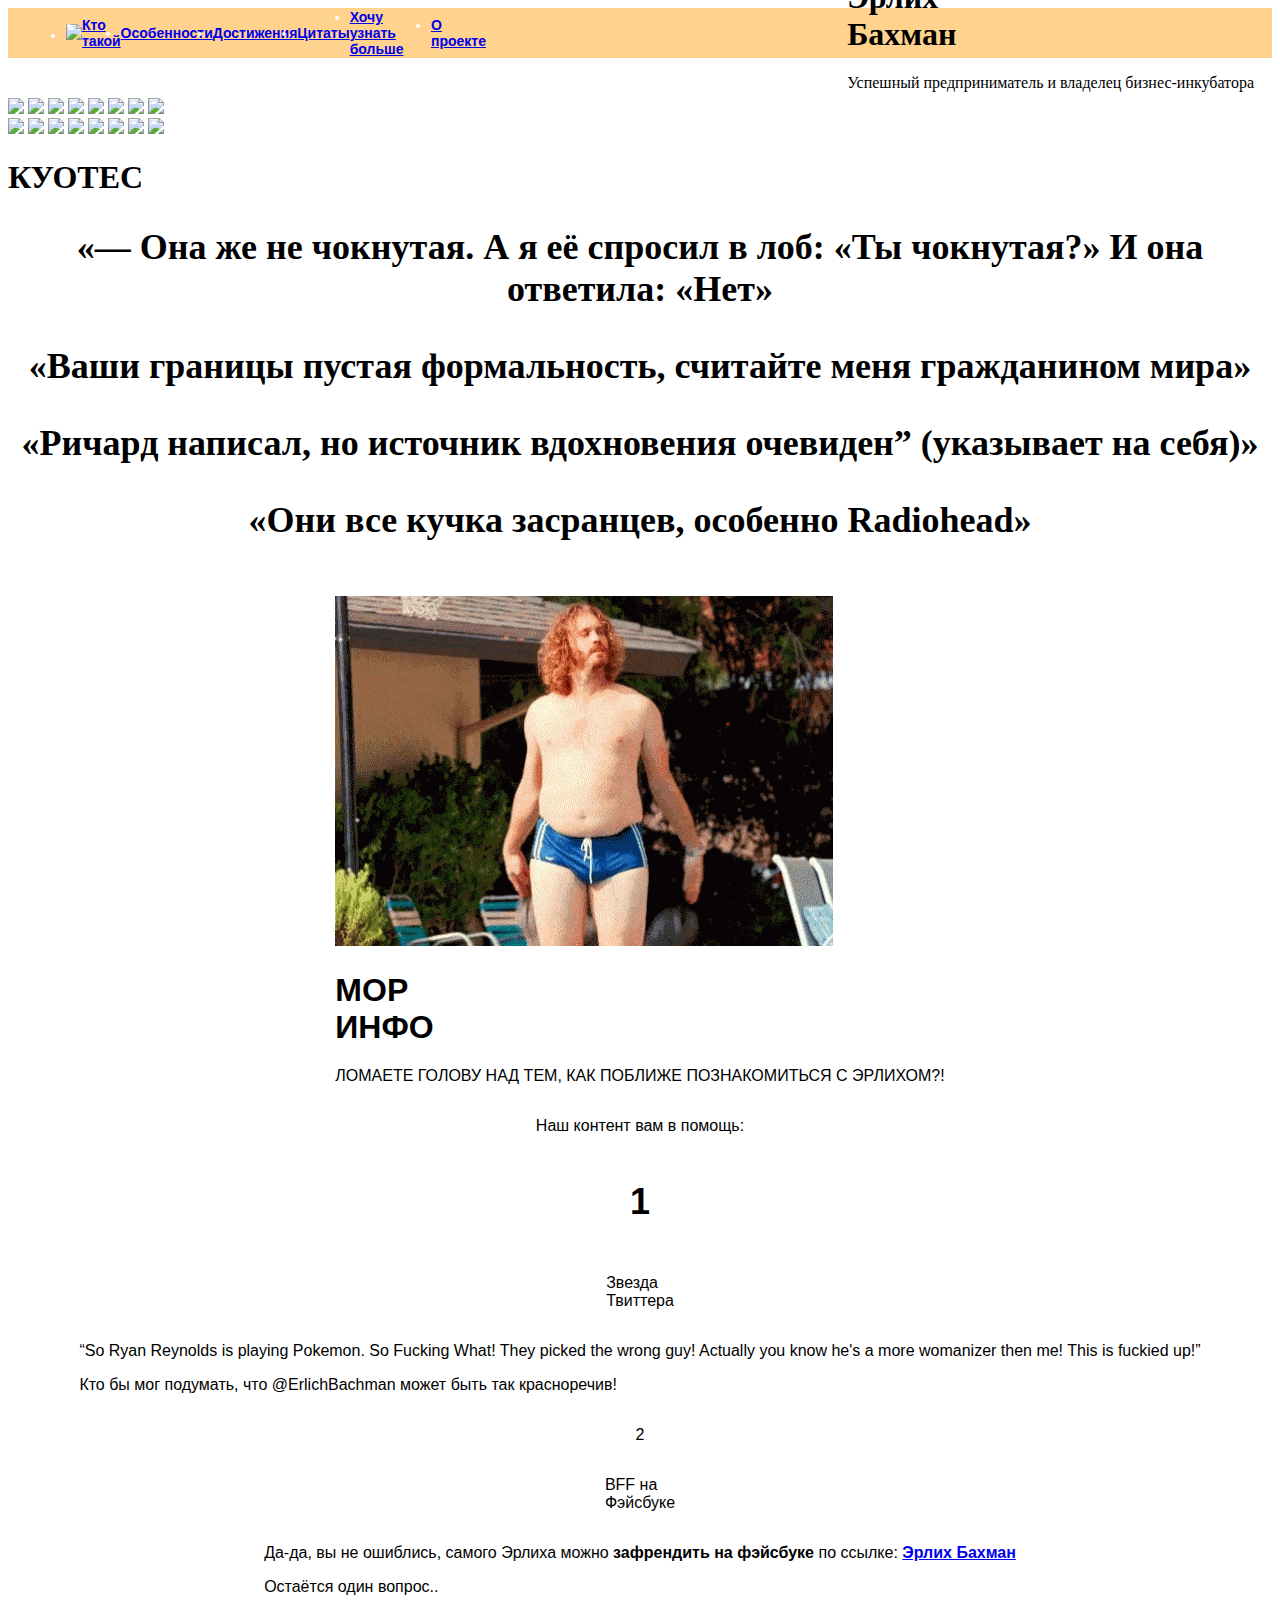
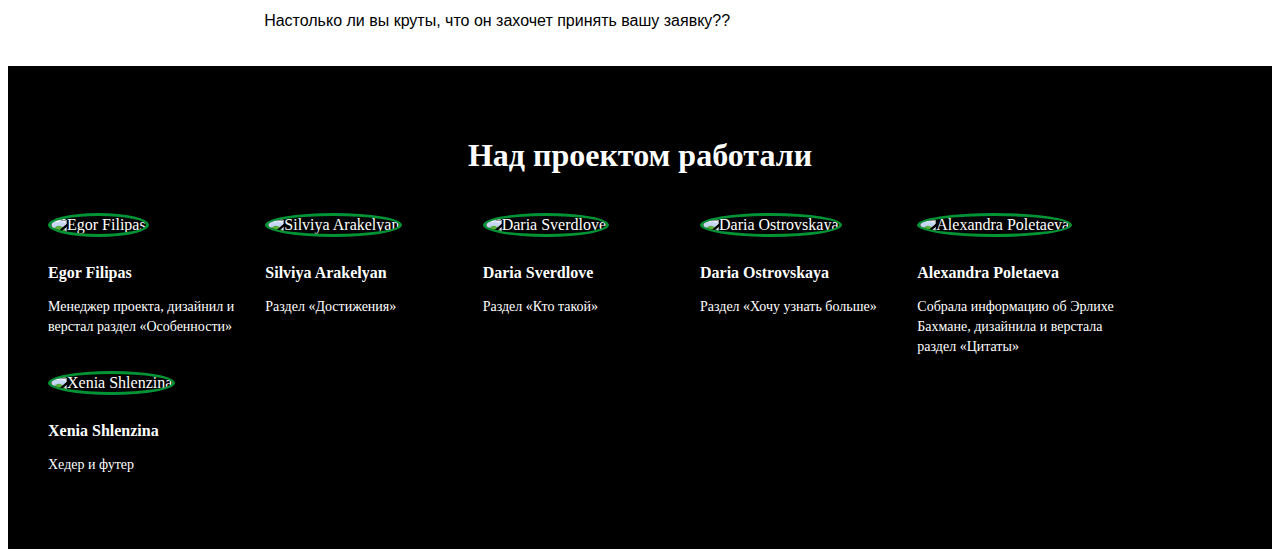
==== index.html @ b7754da9 "quotes_upd" ====
<!DOCTYPE html>
<html lang="ru" dir="ltr">
<head>
  <meta charset="utf-8">
  <meta name="viewport" content="width=device-width">
  <title>Эрлих Бахман</title>
  <link rel="stylesheet" href="styles/layout.css">
</head>
<body>
  <header>
    <nav>
      <ul>
        <li class="icon-menu">
          <img src="img/menu_burger.svg">
        </li>
        <li class="li-hide">
          <a href="#about">Кто такой</a>
        </li>
        <li class="li-hide">
          <a href="#distinction">Особенности</a>
        </li>
        <li class="li-hide">
          <a href="#works">Достижения</a>
        </li>
        <li class="li-hide">
          <a href="#quotes">Цитаты</a>
        </li>
        <li class="li-hide">
          <a href="#more-info">Хочу узнать больше</a>
        </li>
        <li>
          <a href="#footer" class="btn-about-project">О проекте</a>
        </li>
      </ul>
    </nav>
    <div class="header">
      <h1>
        Эрлих<br>
        Бахман
      </h1>
      <p>
        Успешный предприниматель и владелец бизнес-инкубатора
      </p>
    </div>
  </header>
  <main>
    <section id="about" class="about">

    </section>
    <section id="distinction" class="distinction">

    </section>
    <section id="works" class="works">

    </section>
    <section id="quotes" class="quotes">
      <div class="quotesHeader">
        <div class="imagesHeader">
          <img class="imageSize" src="image.png">
          <img class="imageSize" src="image.png">
          <img class="imageSize" src="image.png">
          <img class="imageSize" src="image.png">
          <img class="imageSize" src="image.png">
          <img class="imageSize" src="image.png">
          <img class="imageSize" src="image.png">
          <img class="imageSize" src="image.png">
        </div>
        <div class="imagesHeader">
          <img class="imageSize" src="image.png">
          <img class="imageSize" src="image.png">
          <img class="imageSize" src="image.png">
          <img class="imageSize" src="image.png">
          <img class="imageSize" src="image.png">
          <img class="imageSize" src="image.png">
          <img class="imageSize" src="image.png">
          <img class="imageSize" src="image.png">
        </div>
        <h1>КУОТЕС</h1>
      </div>
      <div class="firstBox">
        <h2>«— Она же не чокнутая. А я её спросил в лоб: «Ты чокнутая?» И она ответила: «Нет»</h2>
      </div>
      <div class="twoBoxes">
        <div class="secondBox">
          <h2>«Ваши границы пустая формальность, считайте меня гражданином мира»</h2>
        </div>
        <div class="thirdBox">
          <h2>«Ричард написал, но источник вдохновения очевиден” (указывает на себя)»</h2>
        </div>
      </div>
      <div class="lastBox">
        <h2>«Они все кучка засранцев, особенно Radiohead»</h2>
      </div>
    </section>
    <section id="more-info" class="more-info">
      <div class="moreinfo">
        <img class="more-info-starting" src="img/more-info-starting.gif" alt="">
        <h1><span>МОР<span class="spacermi"></span><br>ИНФО<span class="spacermi"></span></span></h1>
        <p>ЛОМАЕТЕ ГОЛОВУ НАД ТЕМ, КАК ПОБЛИЖЕ ПОЗНАКОМИТЬСЯ С ЭРЛИХОМ?!</p>
      </div>
      <div class="redboxmi">
        <p>Наш контент вам в помощь:</p>
      </div>
      <div class="redrectmi1">
        <h2>1</h2>
      </div>
      <div class="redrectmi2">
        <p>Звезда <br>Твиттера</p>
      </div>
      <div class="quotesmi">
        <div class="quotesmi1">
          <p>“So Ryan Reynolds is playing Pokemon. So Fucking What! They picked the wrong guy! Actually you know he's a more womanizer then me! This is fuckied up!”</p>
        </div>
        <p>Кто бы мог подумать, что <span class="inlinePaddingMoreInfo">@ErlichBachman</span> может быть так красноречив!</p>
      </div>
      <div class="redrectmi3">
        <p>2</p>
      </div>
      <div class="redrectmi4">
        <p>BFF на <br>Фэйсбуке</p>
      </div>
      <div class="moreinfofin">
        <p>Да-да, вы не ошиблись, самого Эрлиха можно <strong>зафрендить на фэйсбуке</strong> по ссылке: <a href="https://www.facebook.com/Erlich-Bachman-944896038864954"/><strong>Эрлих Бахман</strong></a></p>
        <p>Остаётся один вопрос..</p
        <p>Настолько ли вы круты, что он захочет принять вашу заявку??</p>
      </div>
    </section>
  </main>
  <footer id="footer" class="footer">
    <h2>Над проектом работали</h2>
    <div class="footer-members">
      <div class="member-1">
        <img src="img/member-1.png" alt="Egor Filipas">
        <h3>Egor Filipas</h3>
        <p>
          Менеджер проекта, дизайнил и верстал раздел «Особенности»
        </p>
      </div>
      <div class="member-2">
        <img src="img/member-2.png" alt="Silviya Arakelyan">
        <h3>Silviya Arakelyan</h3>
        <p>Раздел «Достижения»</p>
      </div>
      <div class="member-3">
        <img src="img/member-3.png" alt="Daria Sverdlove">
        <h3>Daria Sverdlove</h3>
        <p>Раздел «Кто такой»</p>
      </div>
      <div class="member-4">
        <img src="img/member-4.png" alt="Daria Ostrovskaya">
        <h3>Daria Ostrovskaya</h3>
        <p>Раздел «Хочу узнать больше»</p>
      </div>
      <div class="member-5">
        <img src="img/member-5.png" alt="Alexandra Poletaeva">
        <h3>Alexandra Poletaeva</h3>
        <p>
          Собрала информацию об Эрлихе Бахмане, дизайнила и верстала раздел «Цитаты»
        </p>
      </div>
      <div class="member-6">
        <img src="img/member-6.png" alt="Xenia Shlenzina">
        <h3>Xenia Shlenzina</h3>
        <p>Хедер и футер</p>
      </div>
    </div>
  </footer>
</body>
</html>
---- styles/layout.css ----
@import "reset.css";
@import "header.css";
@import "main.css";
@import "sections/about.css";
@import "sections/distinction.css";
@import "sections/works.css";
@import "sections/more-info.css";
@import "footer.css";

* {
  -webkit-font-smoothing: antialiased;
  -moz-osx-font-smoothing: grayscale;
}

@import url('https://fonts.googleapis.com/css?family=Prata|Roboto:400,400i&subset=cyrillic');
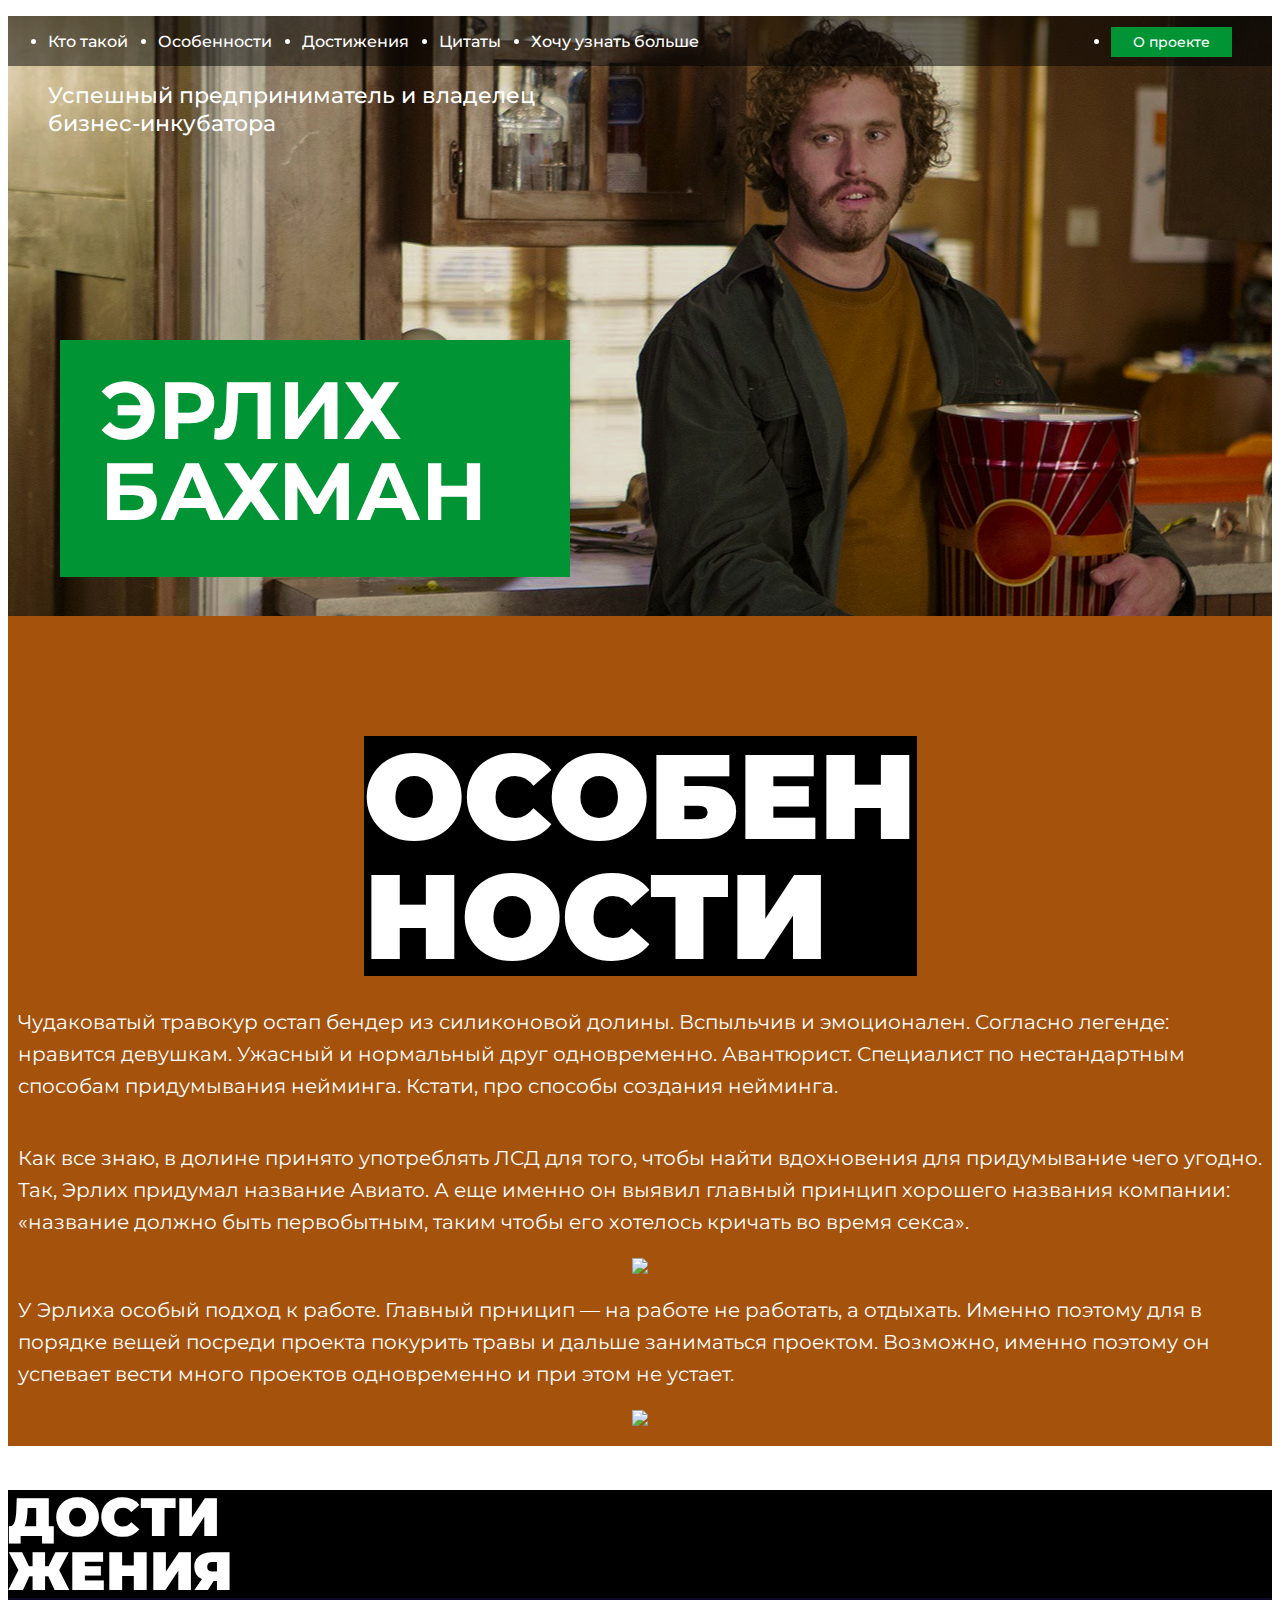
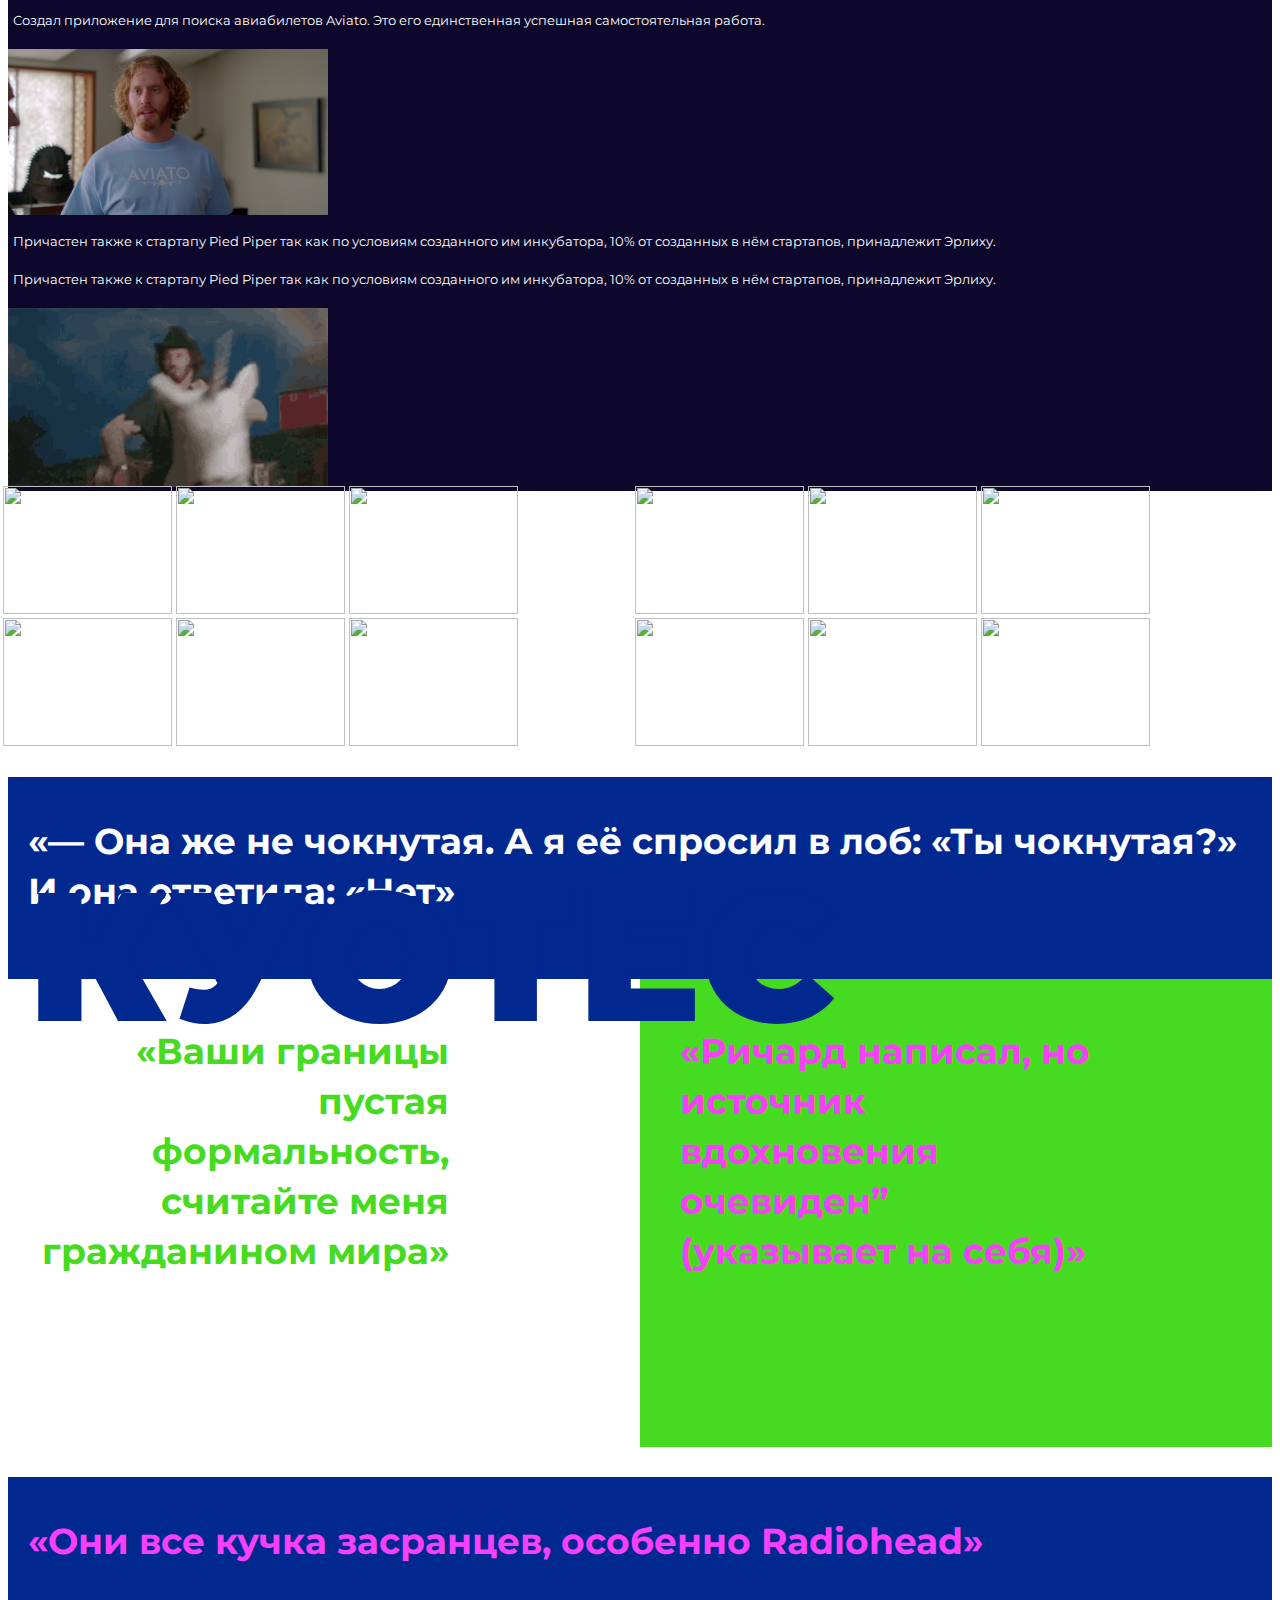
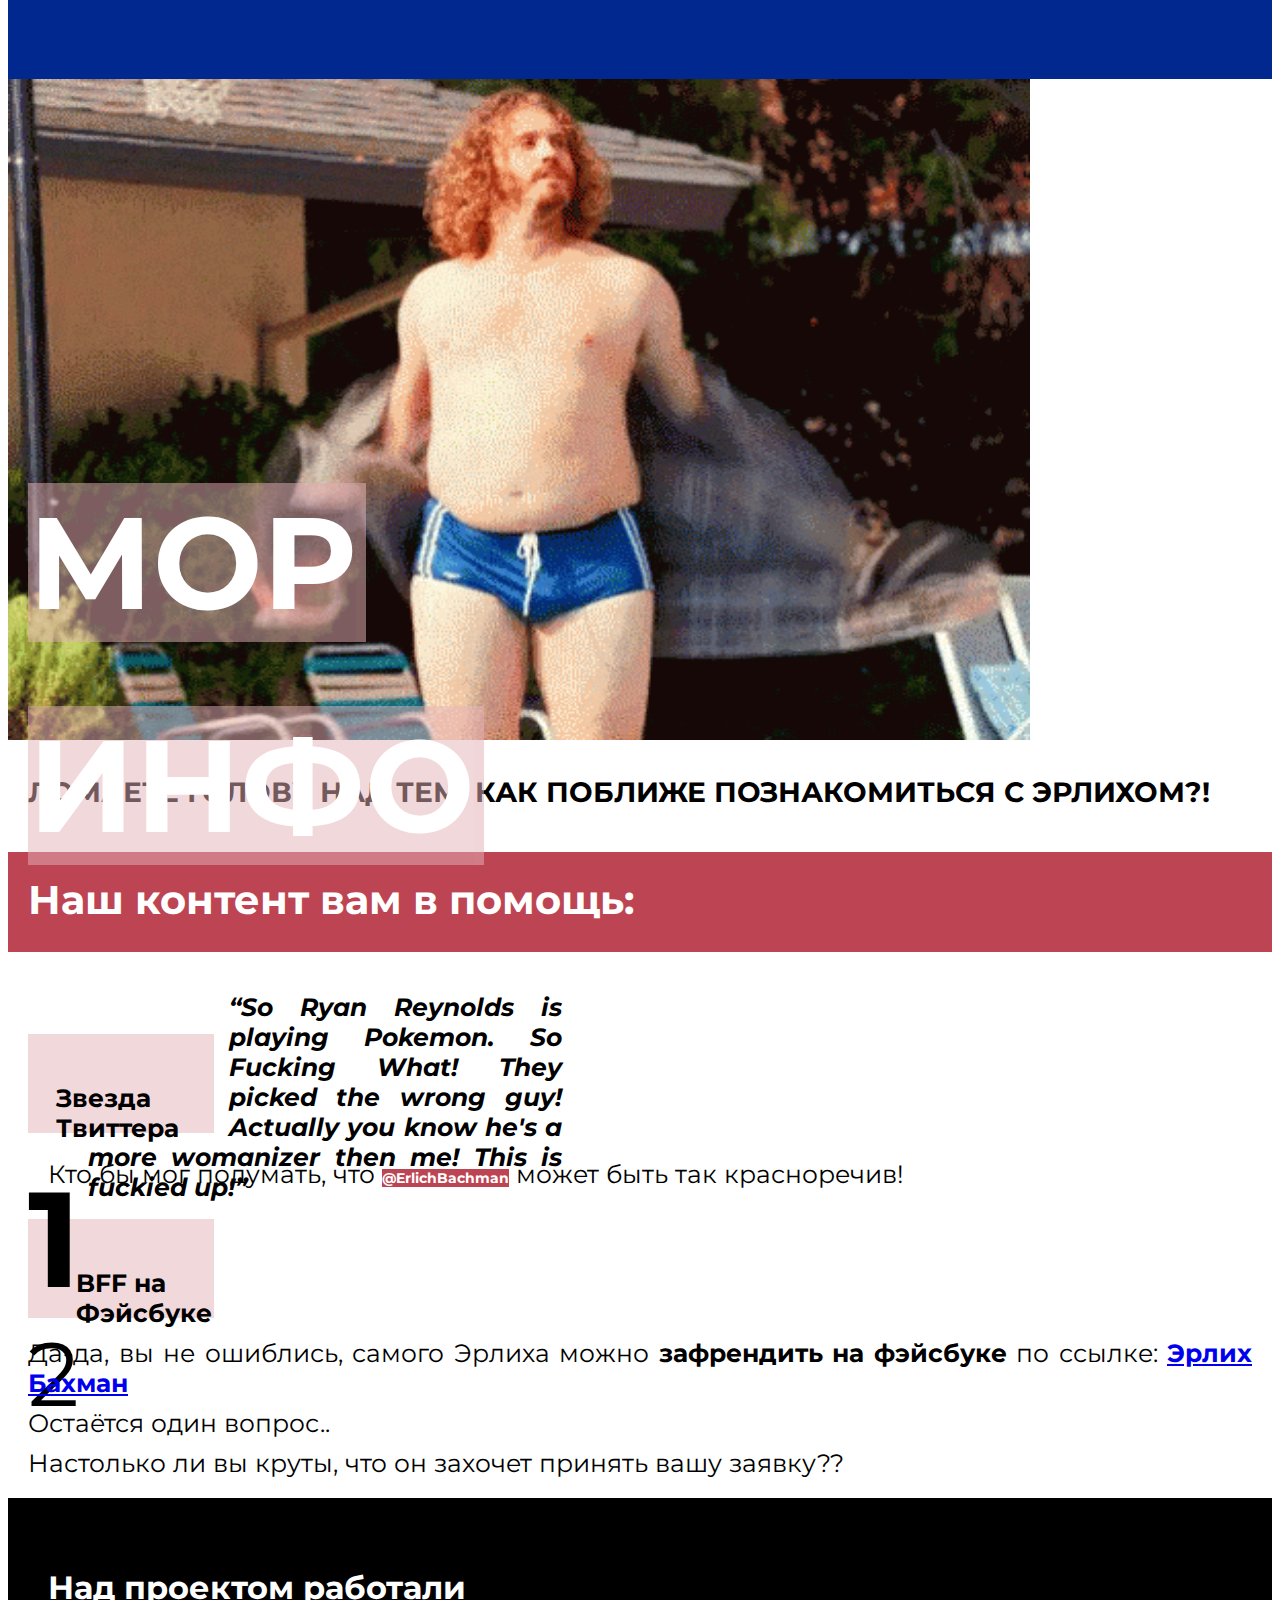
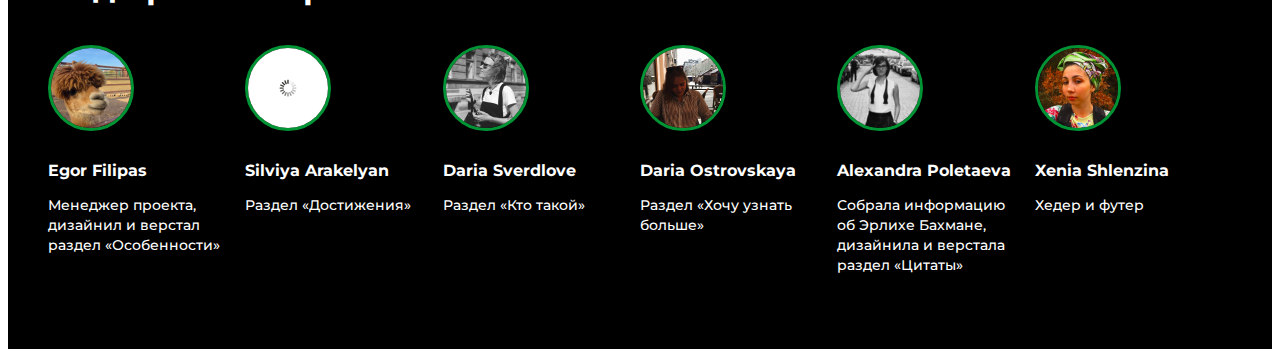
==== commit b4b95a42: "Сделал секции достижения и особенности" ====
--- a/index.html
+++ b/index.html
@@ -44,13 +44,36 @@
     </div>
   </header>
   <main>
+
+
     <section id="about" class="about">
 
     </section>
+
     <section id="distinction" class="distinction">
+      <h2>
+        ОСОБЕН<br>
+        НОСТИ
+      </h2>
+      <p>Чудаковатый травокур остап бендер из силиконовой долины. Вспыльчив и эмоционален. Согласно легенде: нравится девушкам. Ужасный и нормальный друг одновременно. Авантюрист. Специалист по нестандартным способам придумывания нейминга. Кстати, про способы создания нейминга.</p>
+      <P>Как все знаю, в долине принято употреблять ЛСД для того, чтобы найти вдохновения для придумывание чего угодно. Так, Эрлих придумал название Авиато. А еще именно он выявил главный принцип хорошего названия компании: «название должно быть первобытным, таким чтобы его хотелось кричать во время секса».</p>
+      <img class="draw-erlich320" src="img/draw-erlich320.png">
+      <p>У Эрлиха особый подход к работе. Главный прницип — на работе не работать, а отдыхать. Именно поэтому для в порядке вещей посреди проекта покурить травы и  дальше заниматься проектом. Возможно, именно поэтому он успевает вести много проектов одновременно и при этом не устает.</p>
+      <img class="erlichfriend320" src="img/erlichfriend320.png">
+    </section>
 
-    </section>
     <section id="works" class="works">
+      <h2>
+        ДОСТИ<br>
+        ЖЕНИЯ
+      </h2>
+      <p>Создал приложение для поиска авиабилетов Aviato. Это его единственная  успешная самостоятельная работа.</p>
+      <img class="aviato" src="img/aviato.png">
+      <p>Причастен также к стартапу Pied Piper так как по условиям созданного им инкубатора, 10% от созданных в нём стартапов, принадлежит Эрлиху.</p>
+      <p>Причастен также к стартапу Pied Piper так как по условиям созданного им инкубатора, 10% от созданных в нём стартапов, принадлежит Эрлиху.</p>
+      <img class="tenor" src="img/tenor.gif">
+
+
 
     </section>
     <section id="quotes" class="quotes">
@@ -121,7 +144,7 @@
       </div>
       <div class="moreinfofin">
         <p>Да-да, вы не ошиблись, самого Эрлиха можно <strong>зафрендить на фэйсбуке</strong> по ссылке: <a href="https://www.facebook.com/Erlich-Bachman-944896038864954"/><strong>Эрлих Бахман</strong></a></p>
-        <p>Остаётся один вопрос..</p
+        <p>Остаётся один вопрос..</p>
         <p>Настолько ли вы круты, что он захочет принять вашу заявку??</p>
       </div>
     </section>
--- a/styles/layout.css
+++ b/styles/layout.css
@@ -1,15 +1,19 @@
 @import "reset.css";
-@import "header.css";
+@import url('https://fonts.googleapis.com/css?family=Montserrat:100,100i,200,200i,300,300i,400,400i,500,500i,600,600i,700,700i,800,800i,900,900i&subset=cyrillic,cyrillic-ext');
 @import "main.css";
 @import "sections/about.css";
 @import "sections/distinction.css";
 @import "sections/works.css";
+@import "sections/quotes.css";
 @import "sections/more-info.css";
 @import "footer.css";
+@import "header.css";
 
 * {
+  box-sizing: border-box;
+
   -webkit-font-smoothing: antialiased;
   -moz-osx-font-smoothing: grayscale;
+
+  font-family: 'Montserrat', sans-serif;
 }
-
-@import url('https://fonts.googleapis.com/css?family=Prata|Roboto:400,400i&subset=cyrillic');
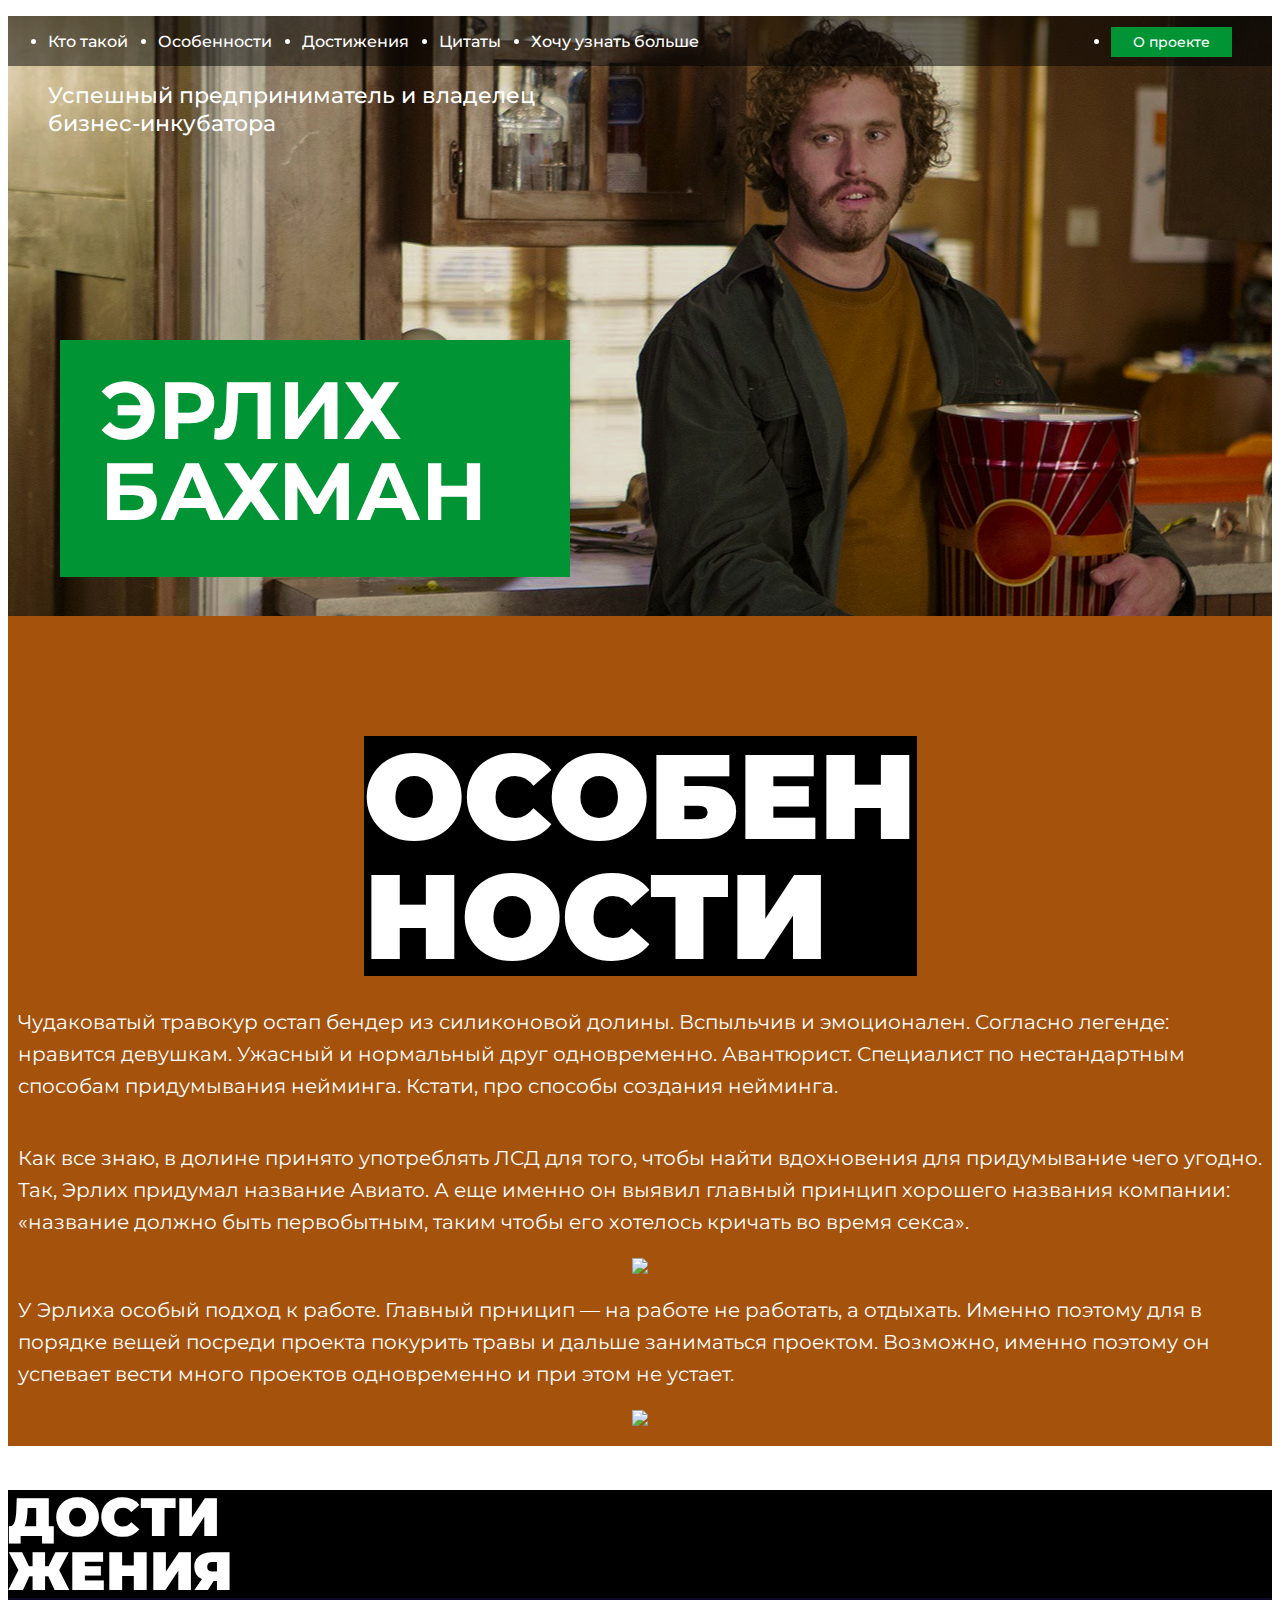
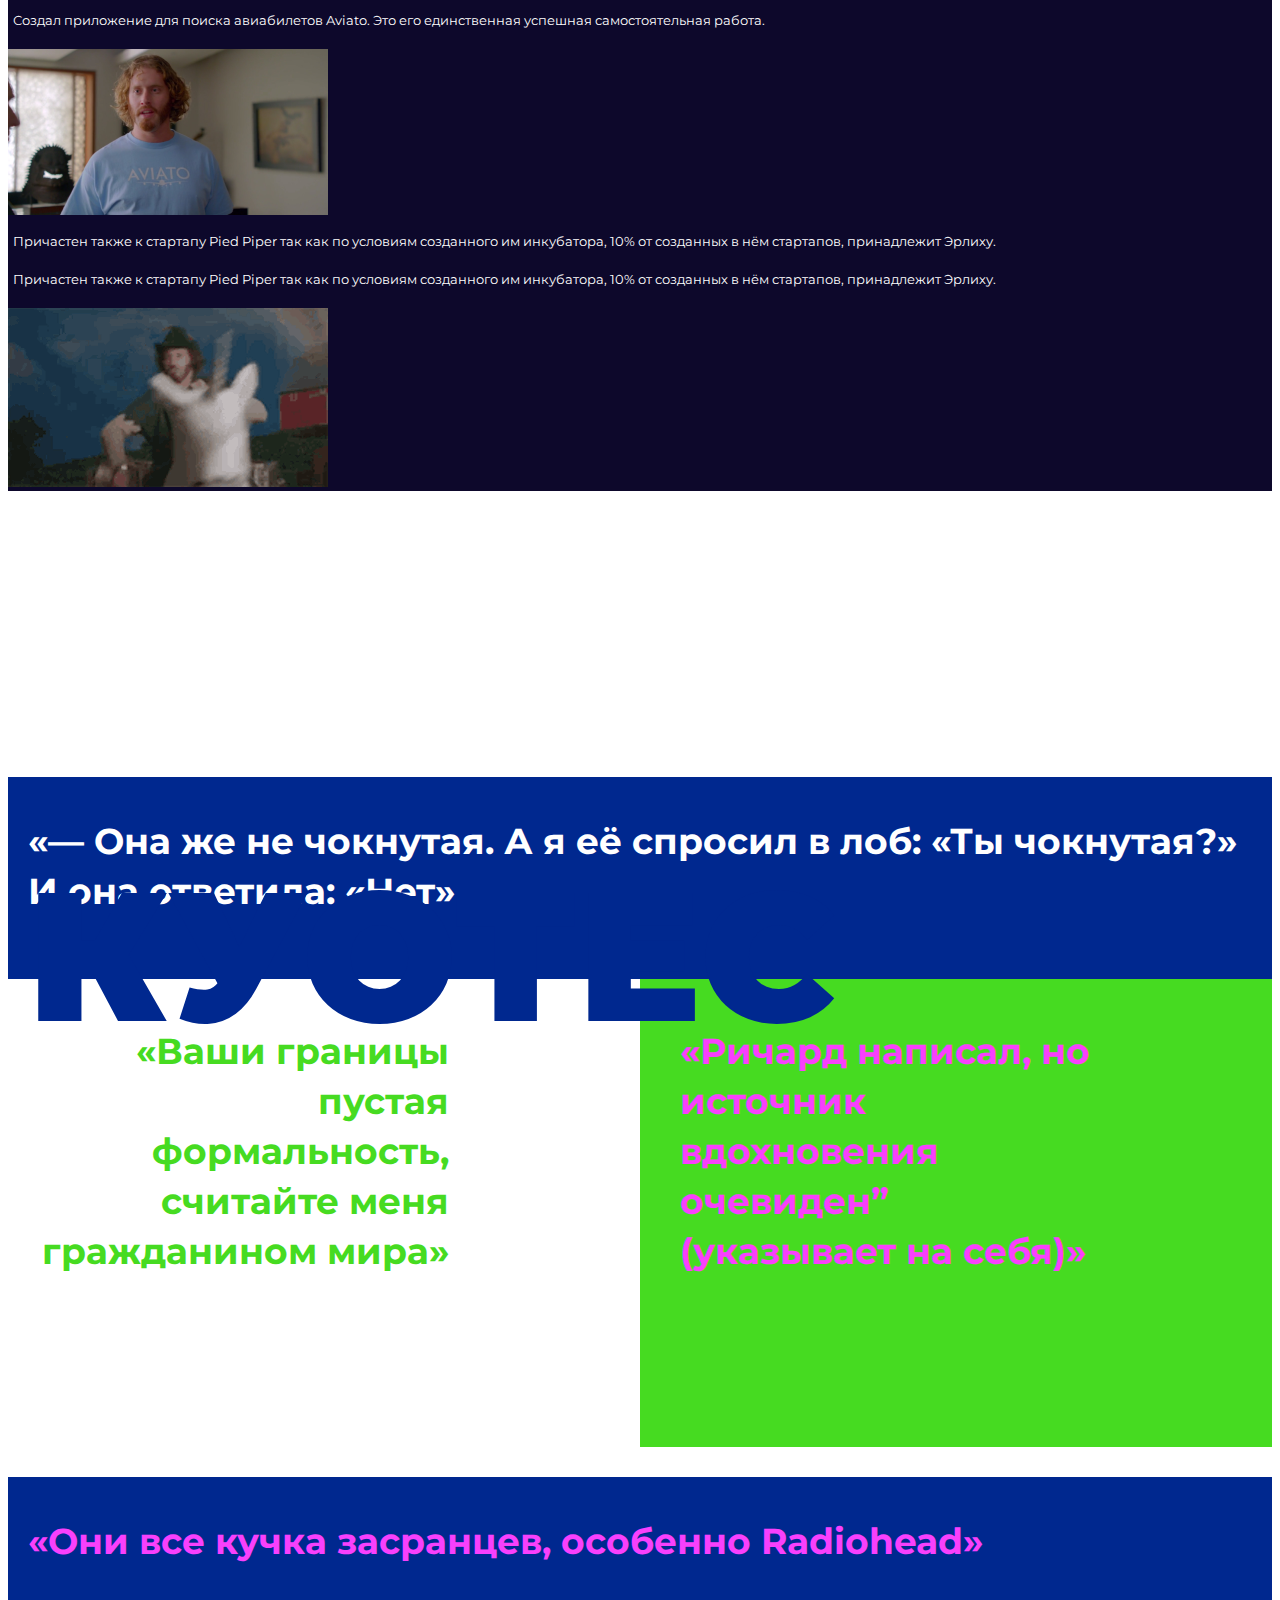
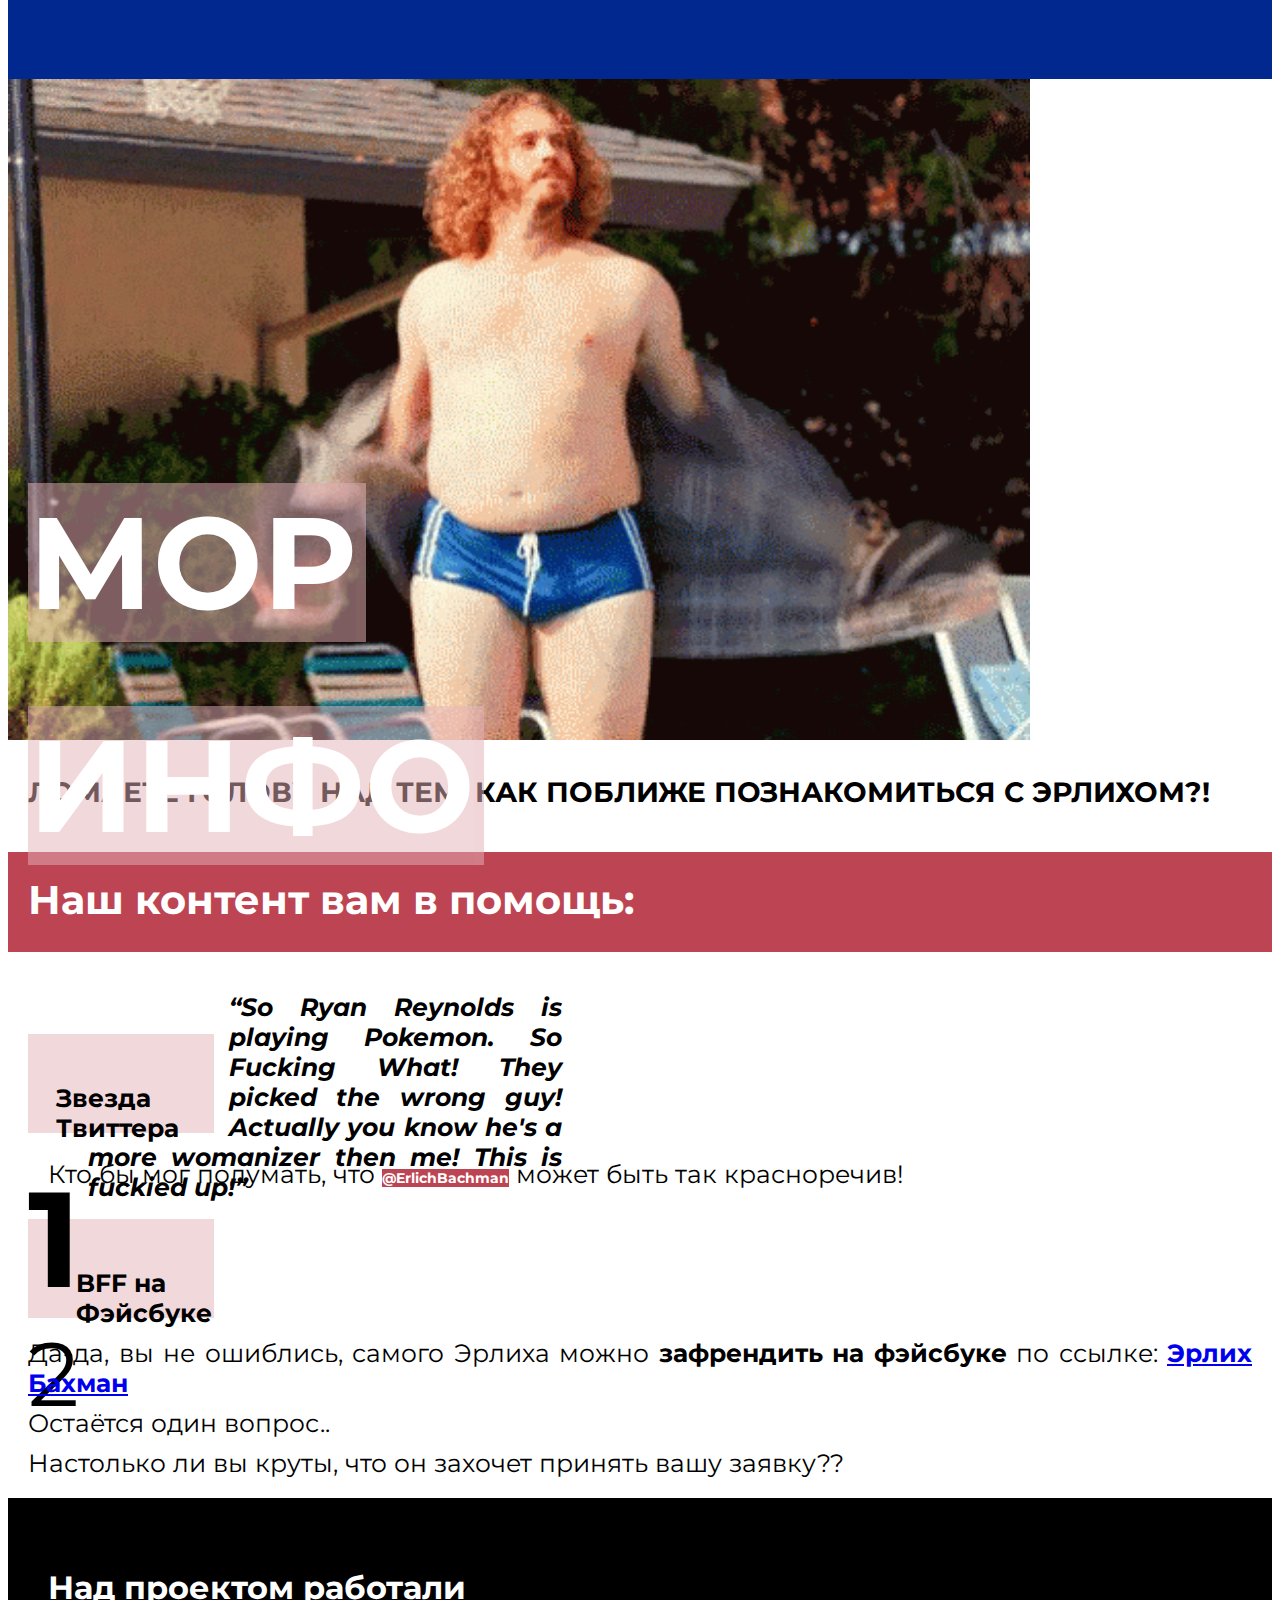
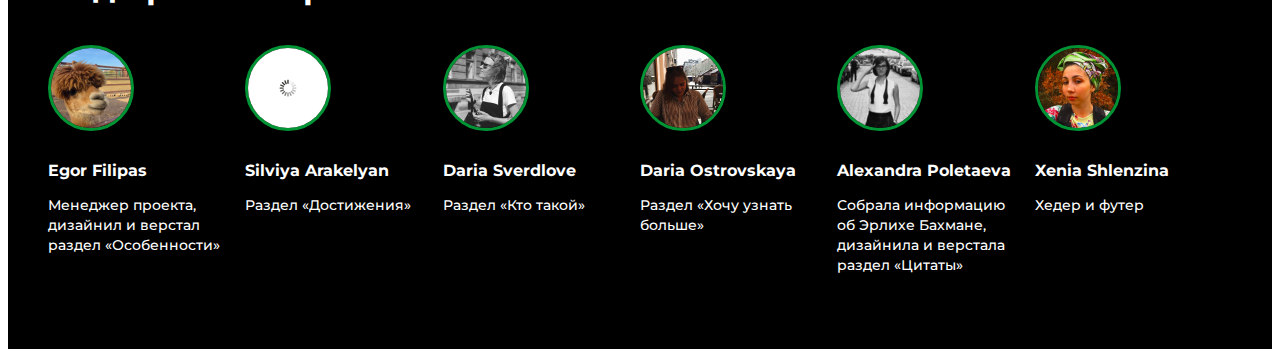
==== commit 65ee55c8: "quotes part fixed" ====
--- a/index.html
+++ b/index.html
@@ -3,7 +3,7 @@
 <head>
   <meta charset="utf-8">
   <meta name="viewport" content="width=device-width">
-  <title>Эрлих Бахман</title>
+  <title>Эрлих Бахман 1</title>
   <link rel="stylesheet" href="styles/layout.css">
 </head>
 <body>
@@ -79,24 +79,6 @@
     <section id="quotes" class="quotes">
       <div class="quotesHeader">
         <div class="imagesHeader">
-          <img class="imageSize" src="image.png">
-          <img class="imageSize" src="image.png">
-          <img class="imageSize" src="image.png">
-          <img class="imageSize" src="image.png">
-          <img class="imageSize" src="image.png">
-          <img class="imageSize" src="image.png">
-          <img class="imageSize" src="image.png">
-          <img class="imageSize" src="image.png">
-        </div>
-        <div class="imagesHeader">
-          <img class="imageSize" src="image.png">
-          <img class="imageSize" src="image.png">
-          <img class="imageSize" src="image.png">
-          <img class="imageSize" src="image.png">
-          <img class="imageSize" src="image.png">
-          <img class="imageSize" src="image.png">
-          <img class="imageSize" src="image.png">
-          <img class="imageSize" src="image.png">
         </div>
         <h1>КУОТЕС</h1>
       </div>
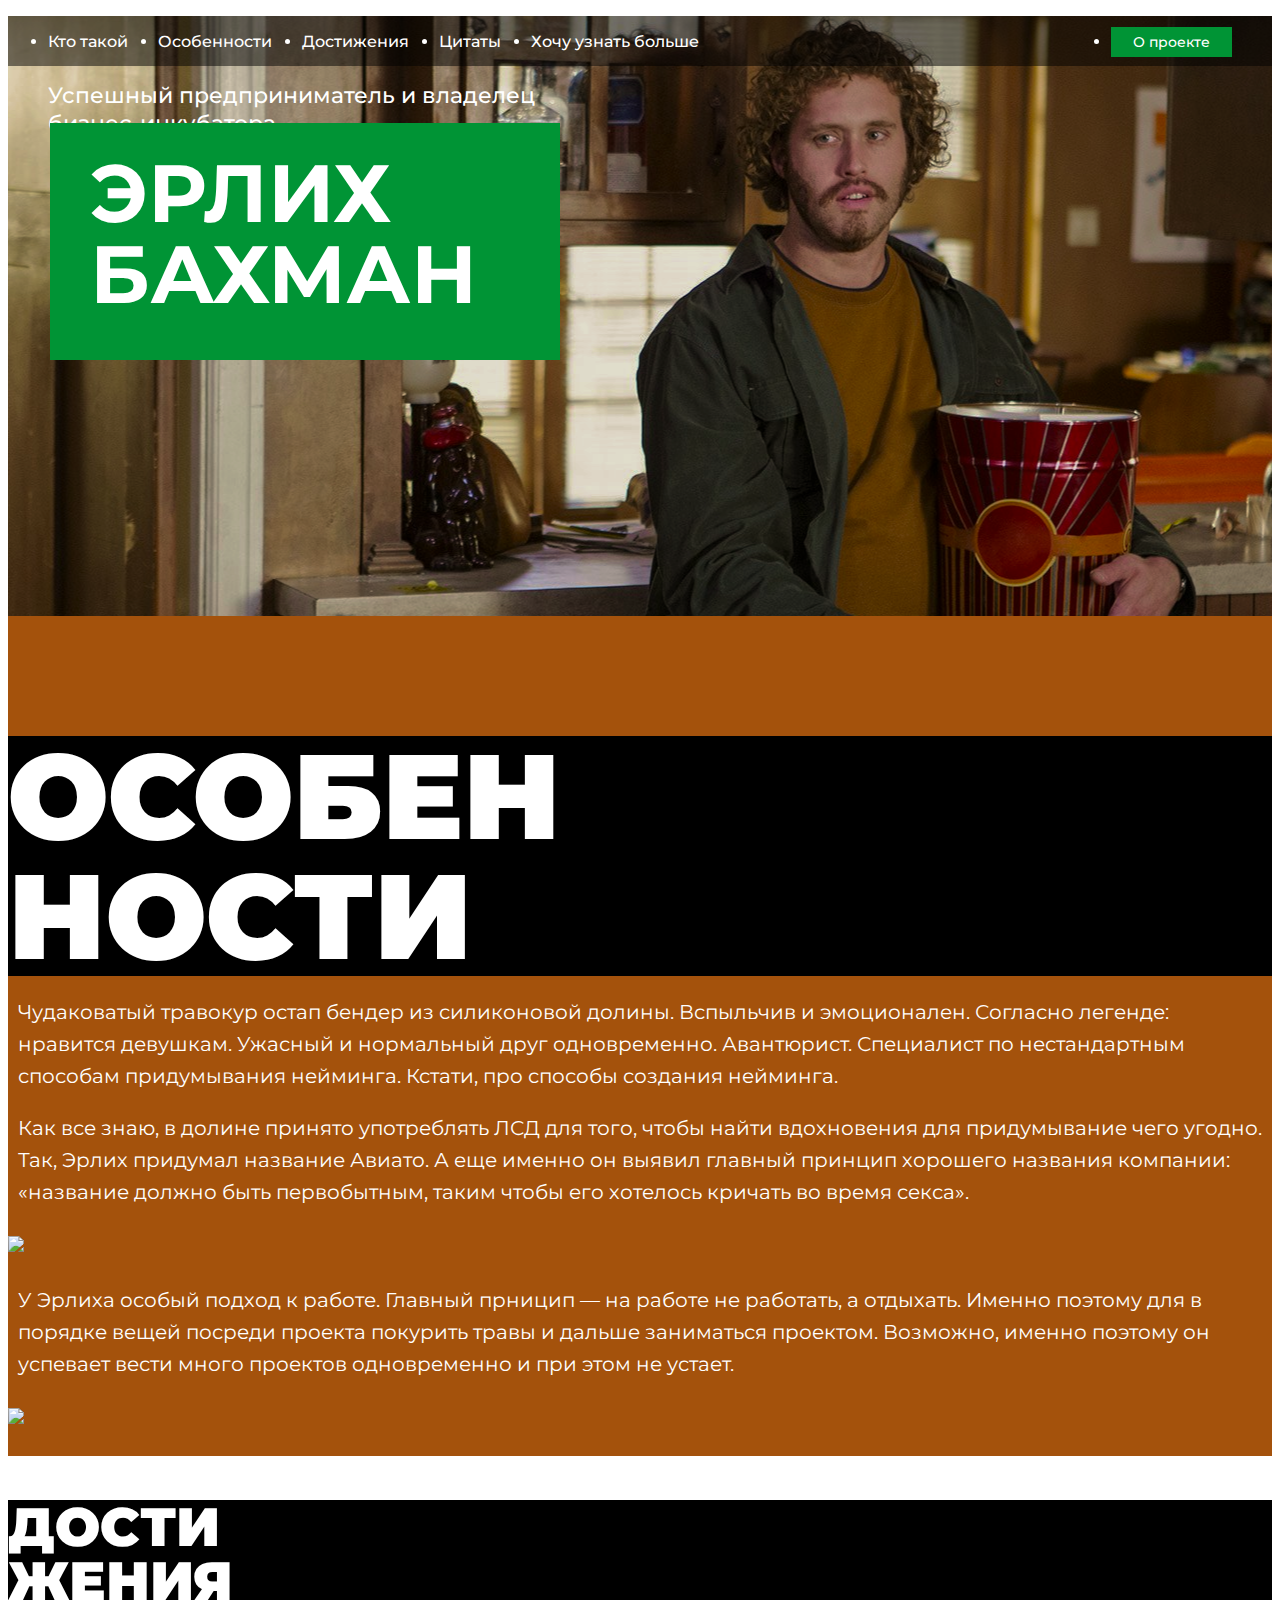
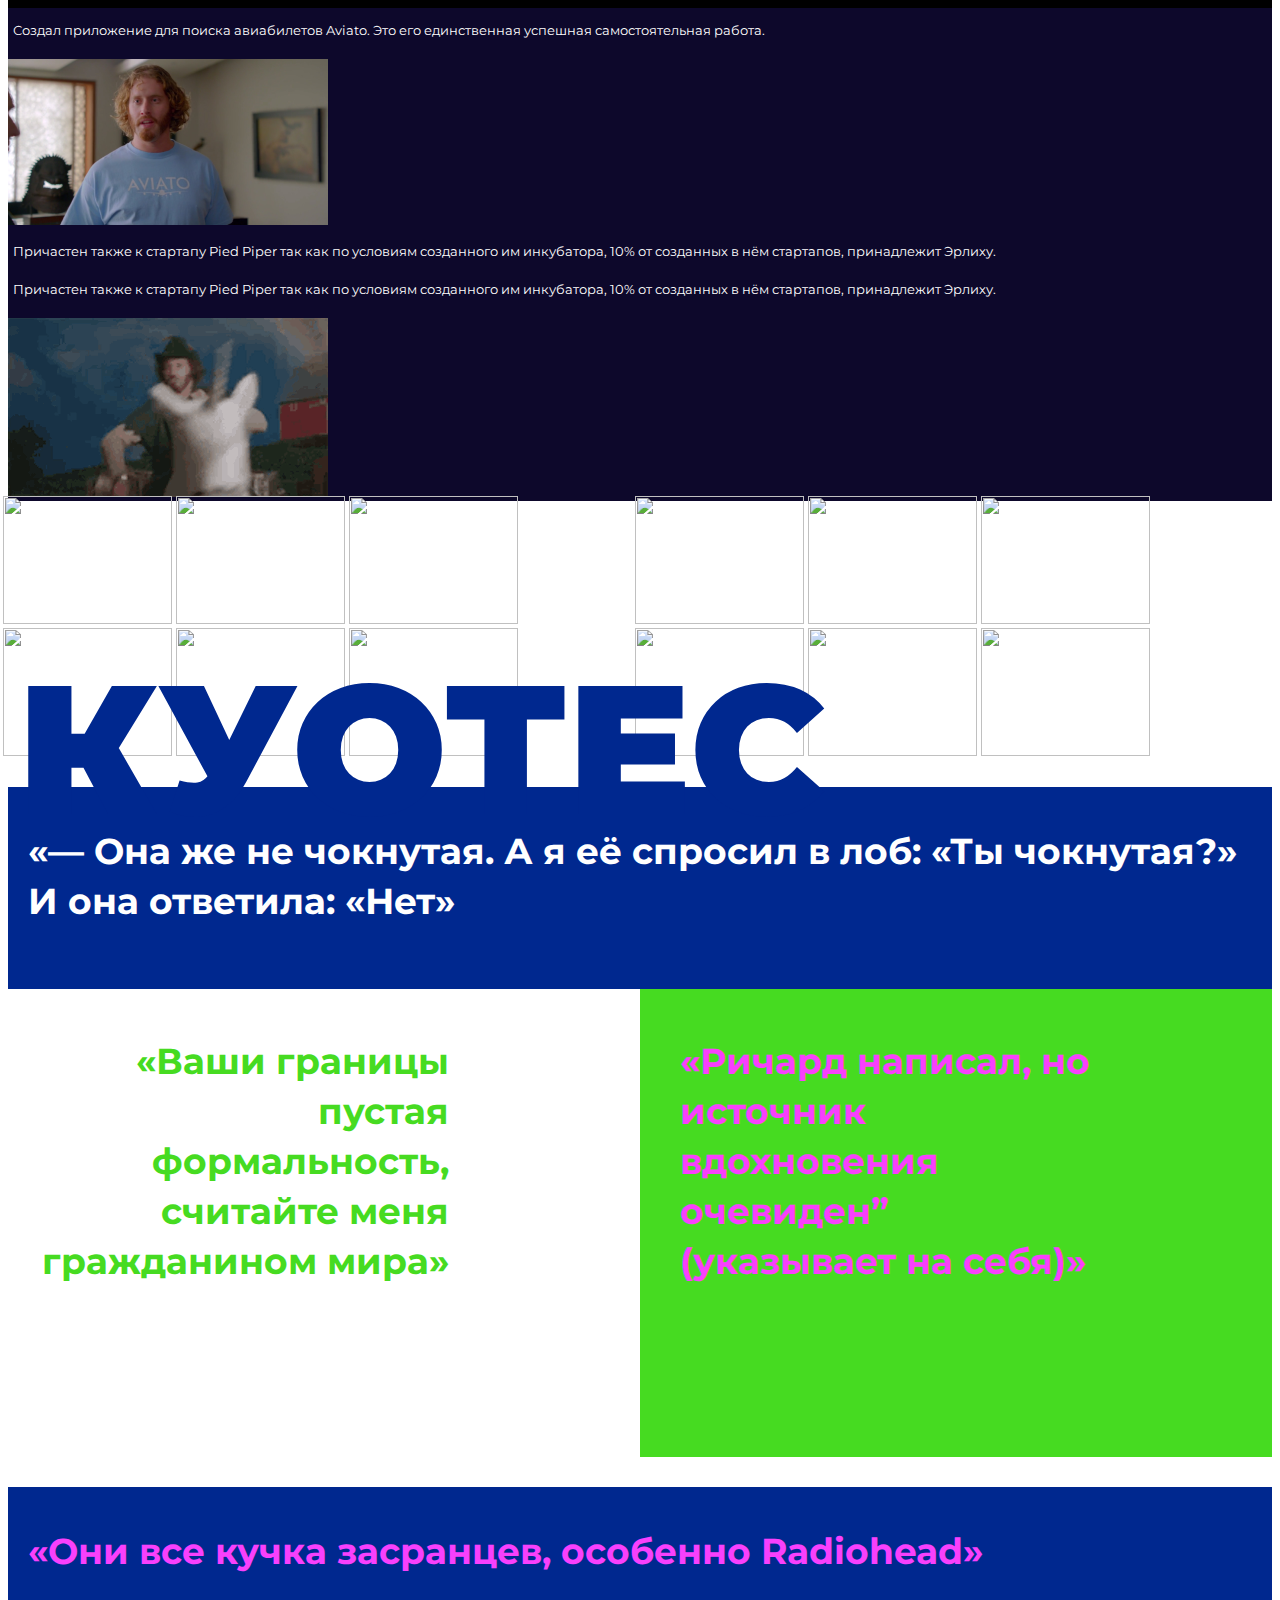
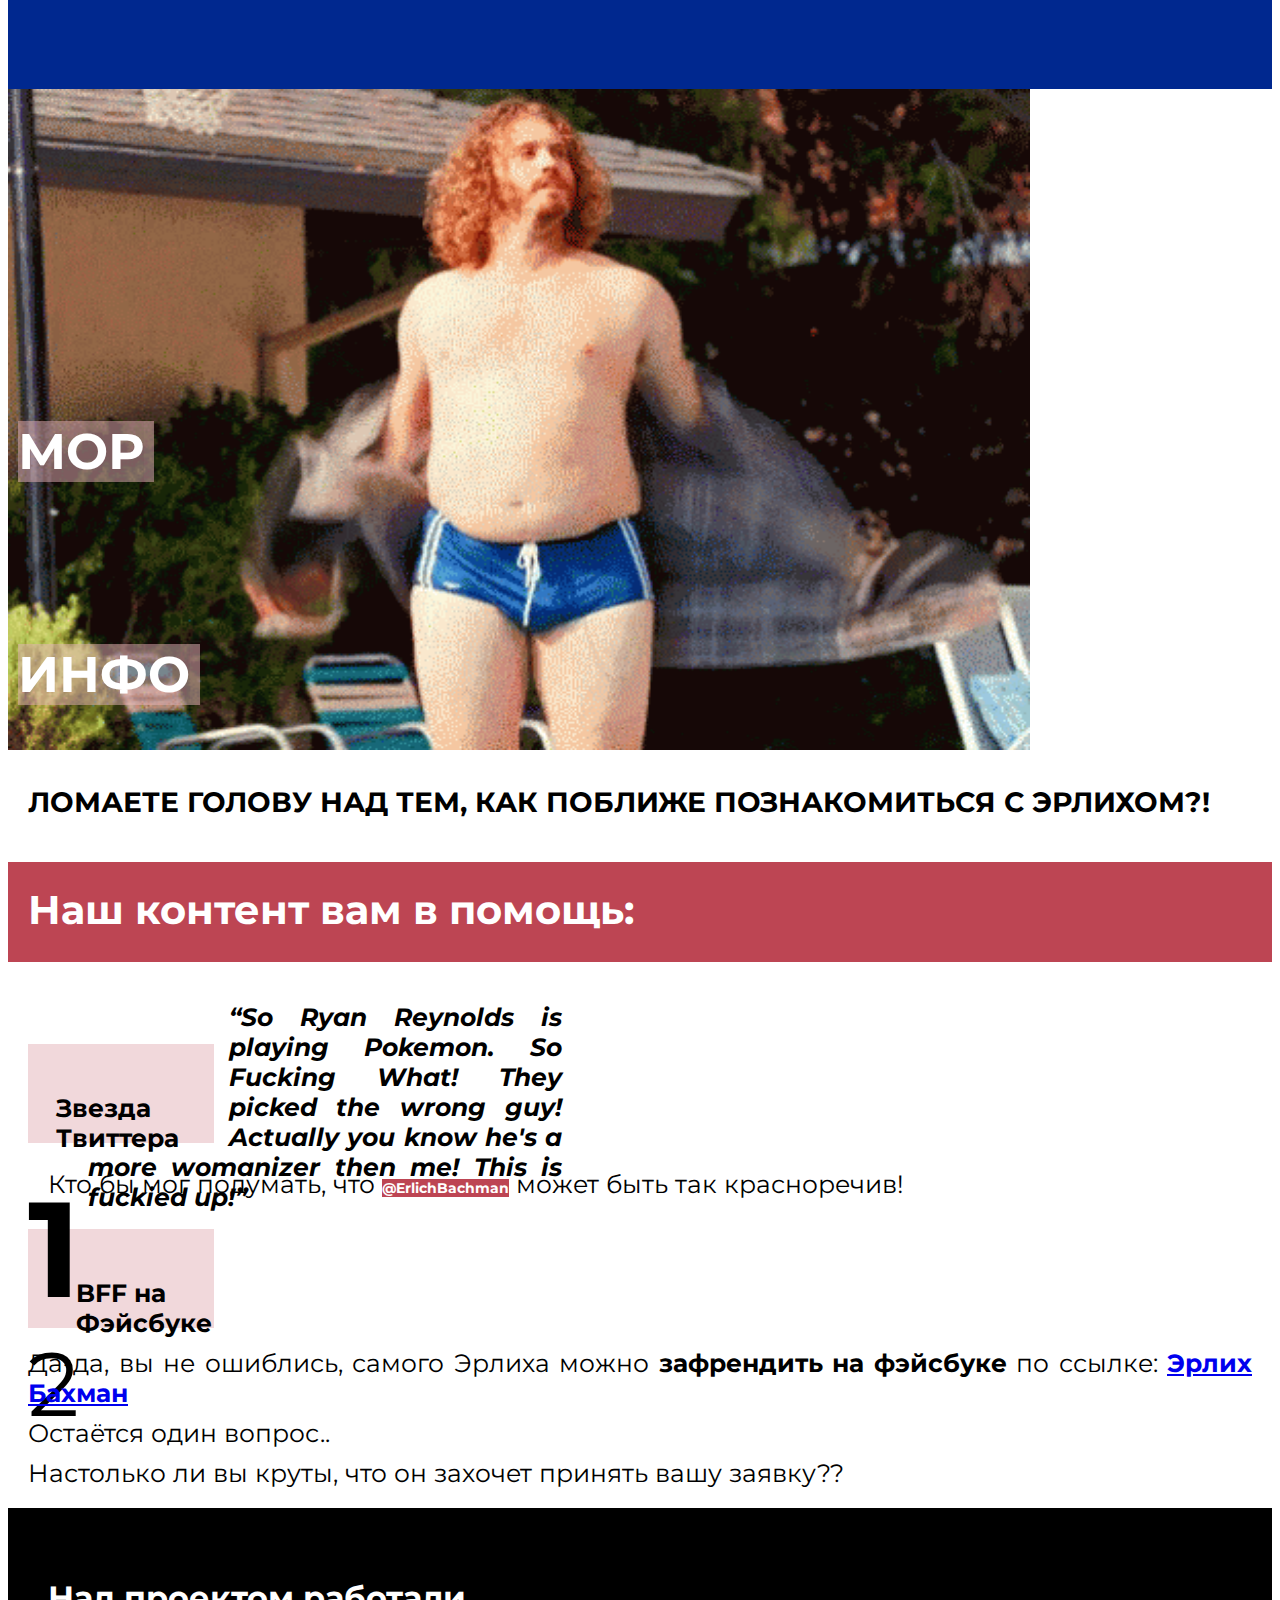
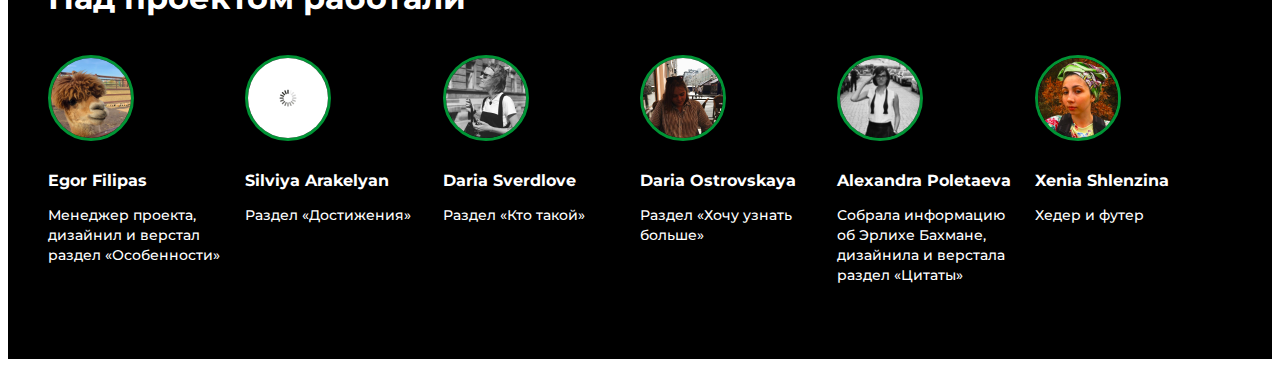
==== commit 92b35332: "Изменения в моих секциях" ====
--- a/index.html
+++ b/index.html
@@ -3,7 +3,7 @@
 <head>
   <meta charset="utf-8">
   <meta name="viewport" content="width=device-width">
-  <title>Эрлих Бахман 1</title>
+  <title>Эрлих Бахман</title>
   <link rel="stylesheet" href="styles/layout.css">
 </head>
 <body>
@@ -51,7 +51,7 @@
     </section>
 
     <section id="distinction" class="distinction">
-      <h2>
+      <h2 class="h2-distinction">
         ОСОБЕН<br>
         НОСТИ
       </h2>
@@ -72,13 +72,29 @@
       <p>Причастен также к стартапу Pied Piper так как по условиям созданного им инкубатора, 10% от созданных в нём стартапов, принадлежит Эрлиху.</p>
       <p>Причастен также к стартапу Pied Piper так как по условиям созданного им инкубатора, 10% от созданных в нём стартапов, принадлежит Эрлиху.</p>
       <img class="tenor" src="img/tenor.gif">
+    </section>
 
-
-
-    </section>
     <section id="quotes" class="quotes">
       <div class="quotesHeader">
         <div class="imagesHeader">
+          <img class="imageSize" src="image.png">
+          <img class="imageSize" src="image.png">
+          <img class="imageSize" src="image.png">
+          <img class="imageSize" src="image.png">
+          <img class="imageSize" src="image.png">
+          <img class="imageSize" src="image.png">
+          <img class="imageSize" src="image.png">
+          <img class="imageSize" src="image.png">
+        </div>
+        <div class="imagesHeader">
+          <img class="imageSize" src="image.png">
+          <img class="imageSize" src="image.png">
+          <img class="imageSize" src="image.png">
+          <img class="imageSize" src="image.png">
+          <img class="imageSize" src="image.png">
+          <img class="imageSize" src="image.png">
+          <img class="imageSize" src="image.png">
+          <img class="imageSize" src="image.png">
         </div>
         <h1>КУОТЕС</h1>
       </div>
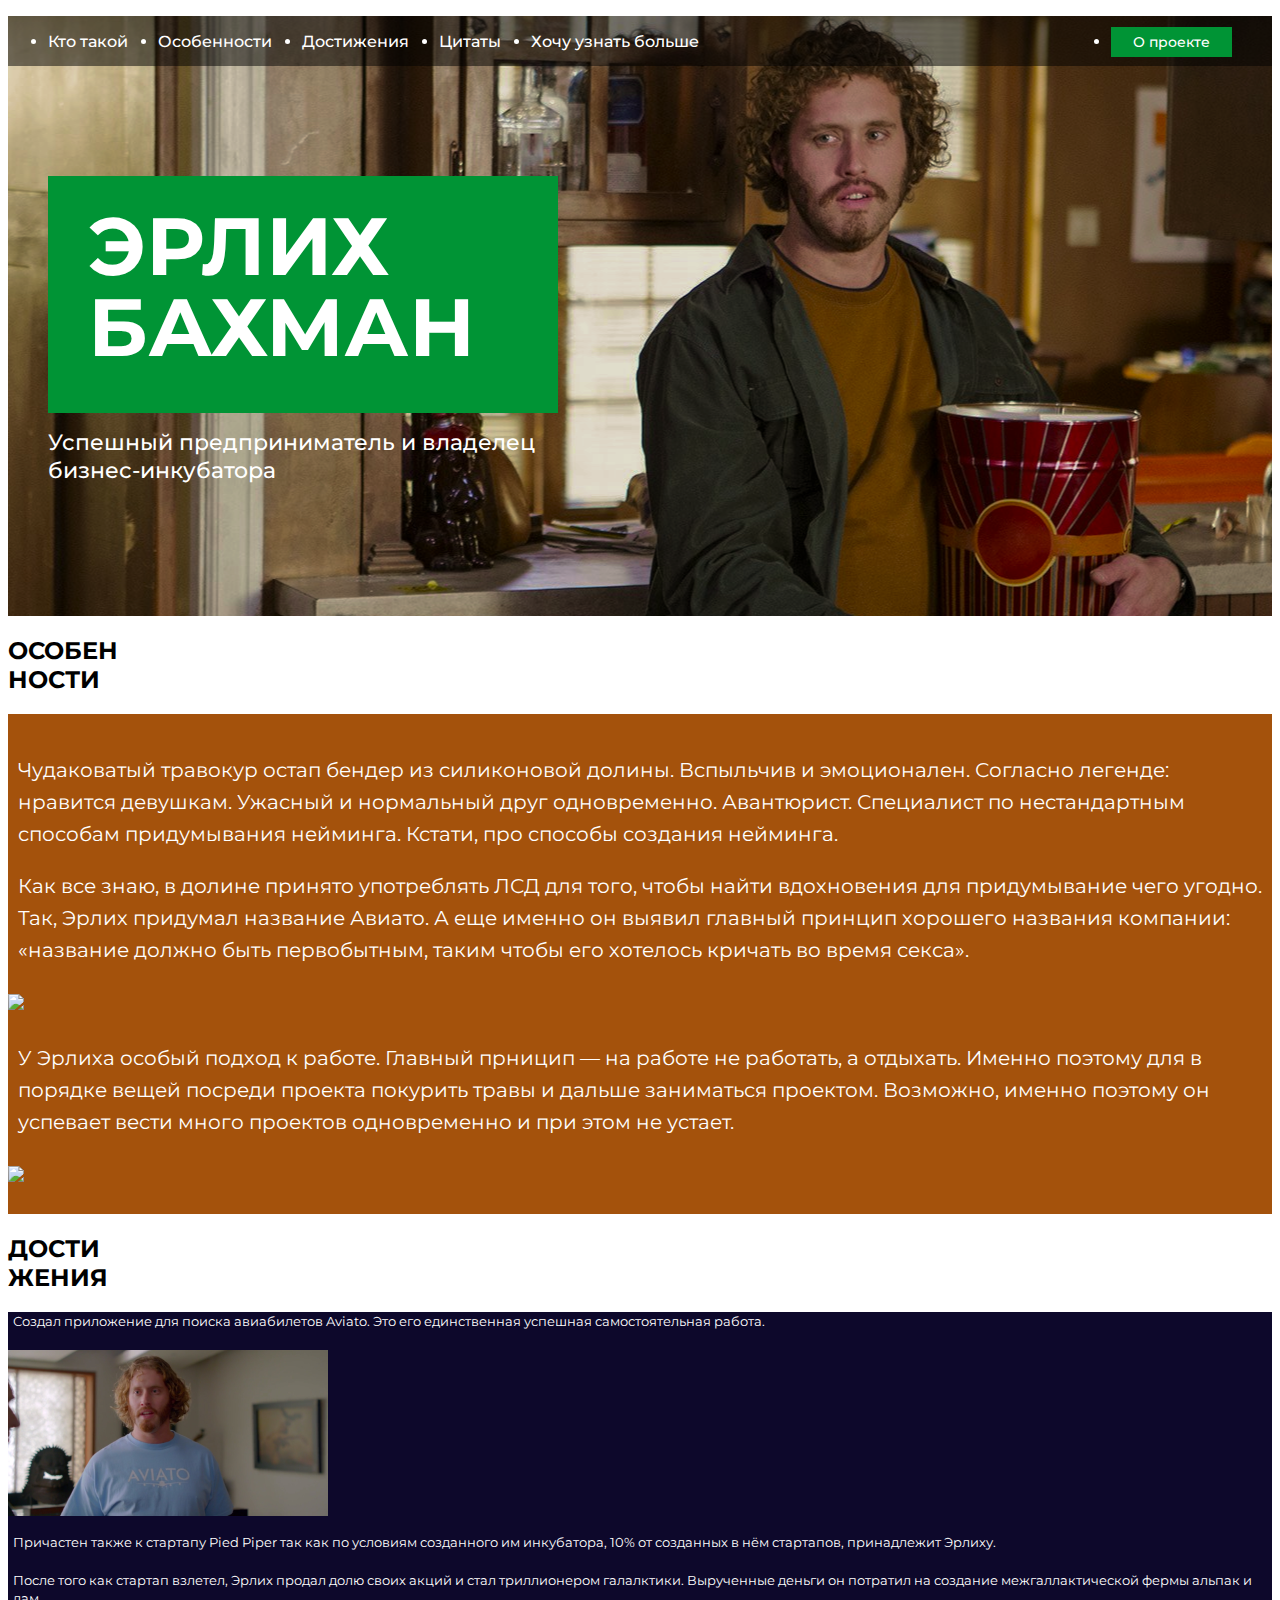
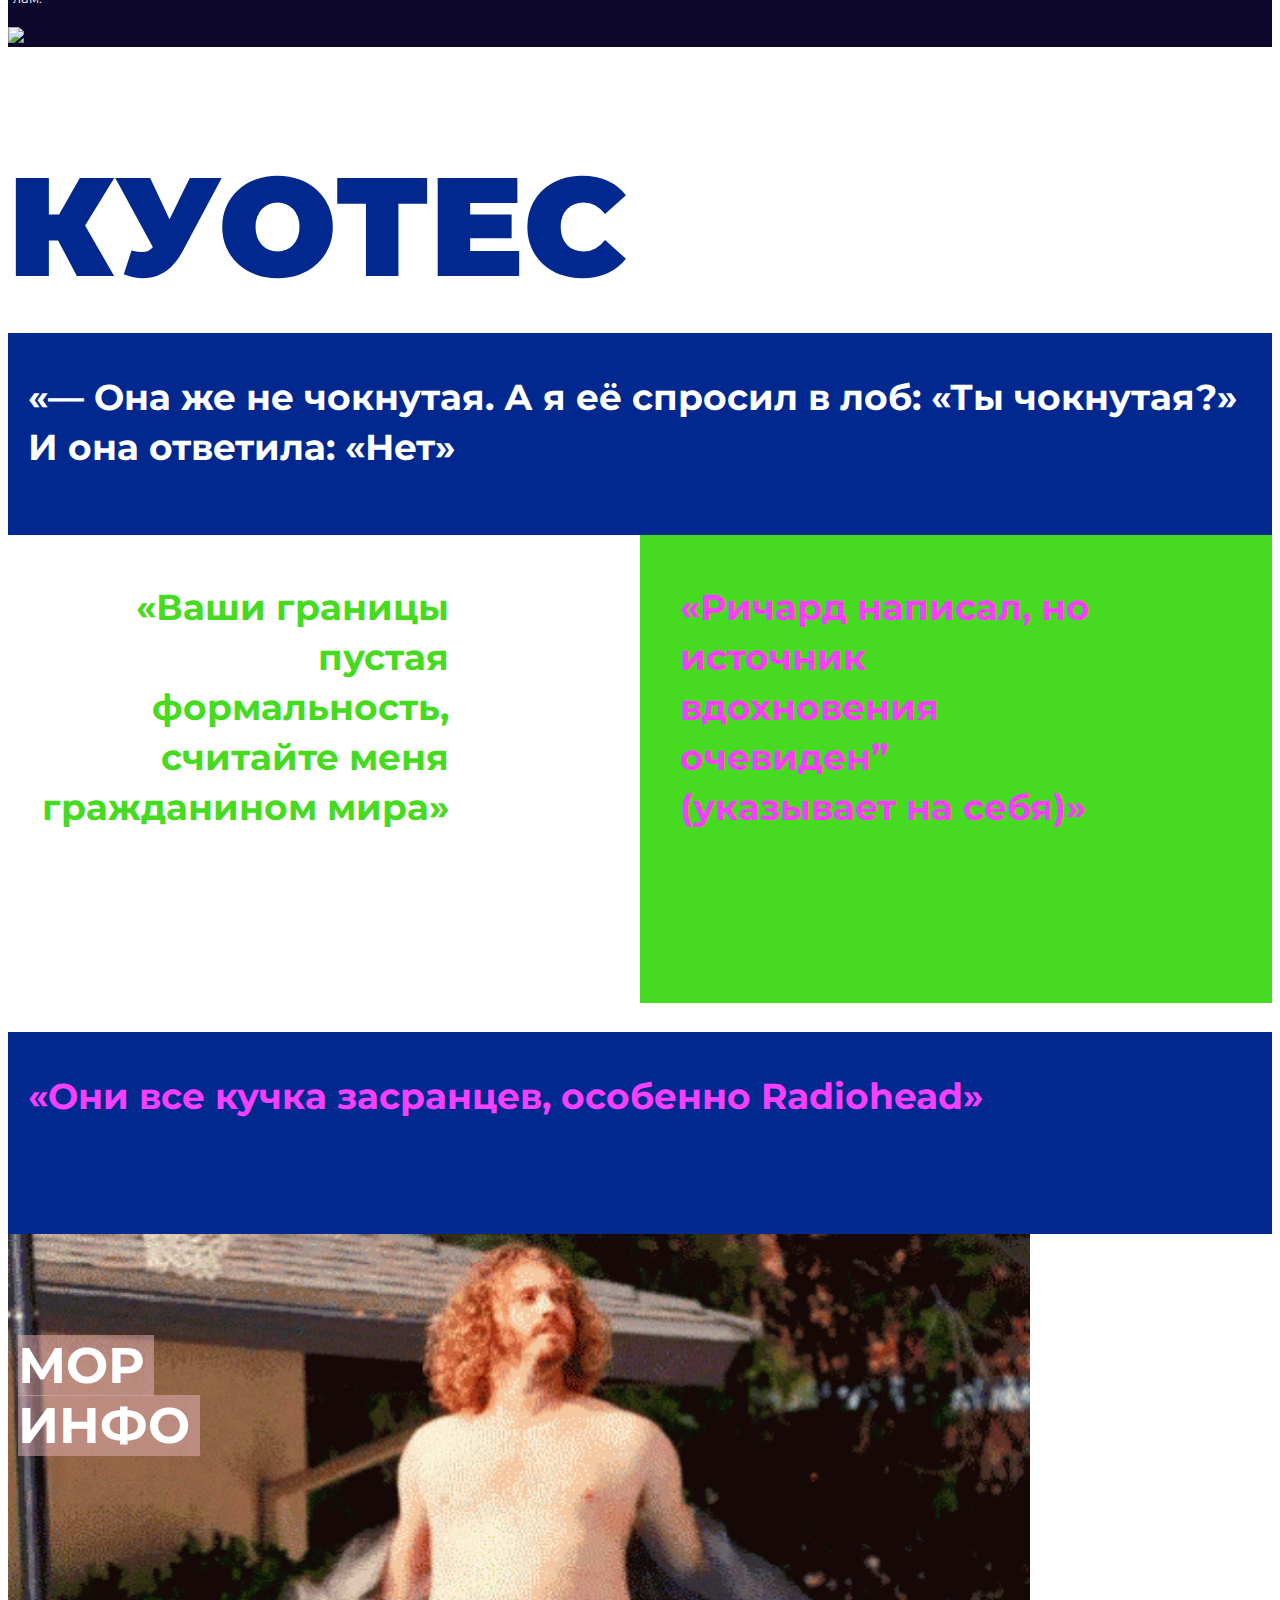
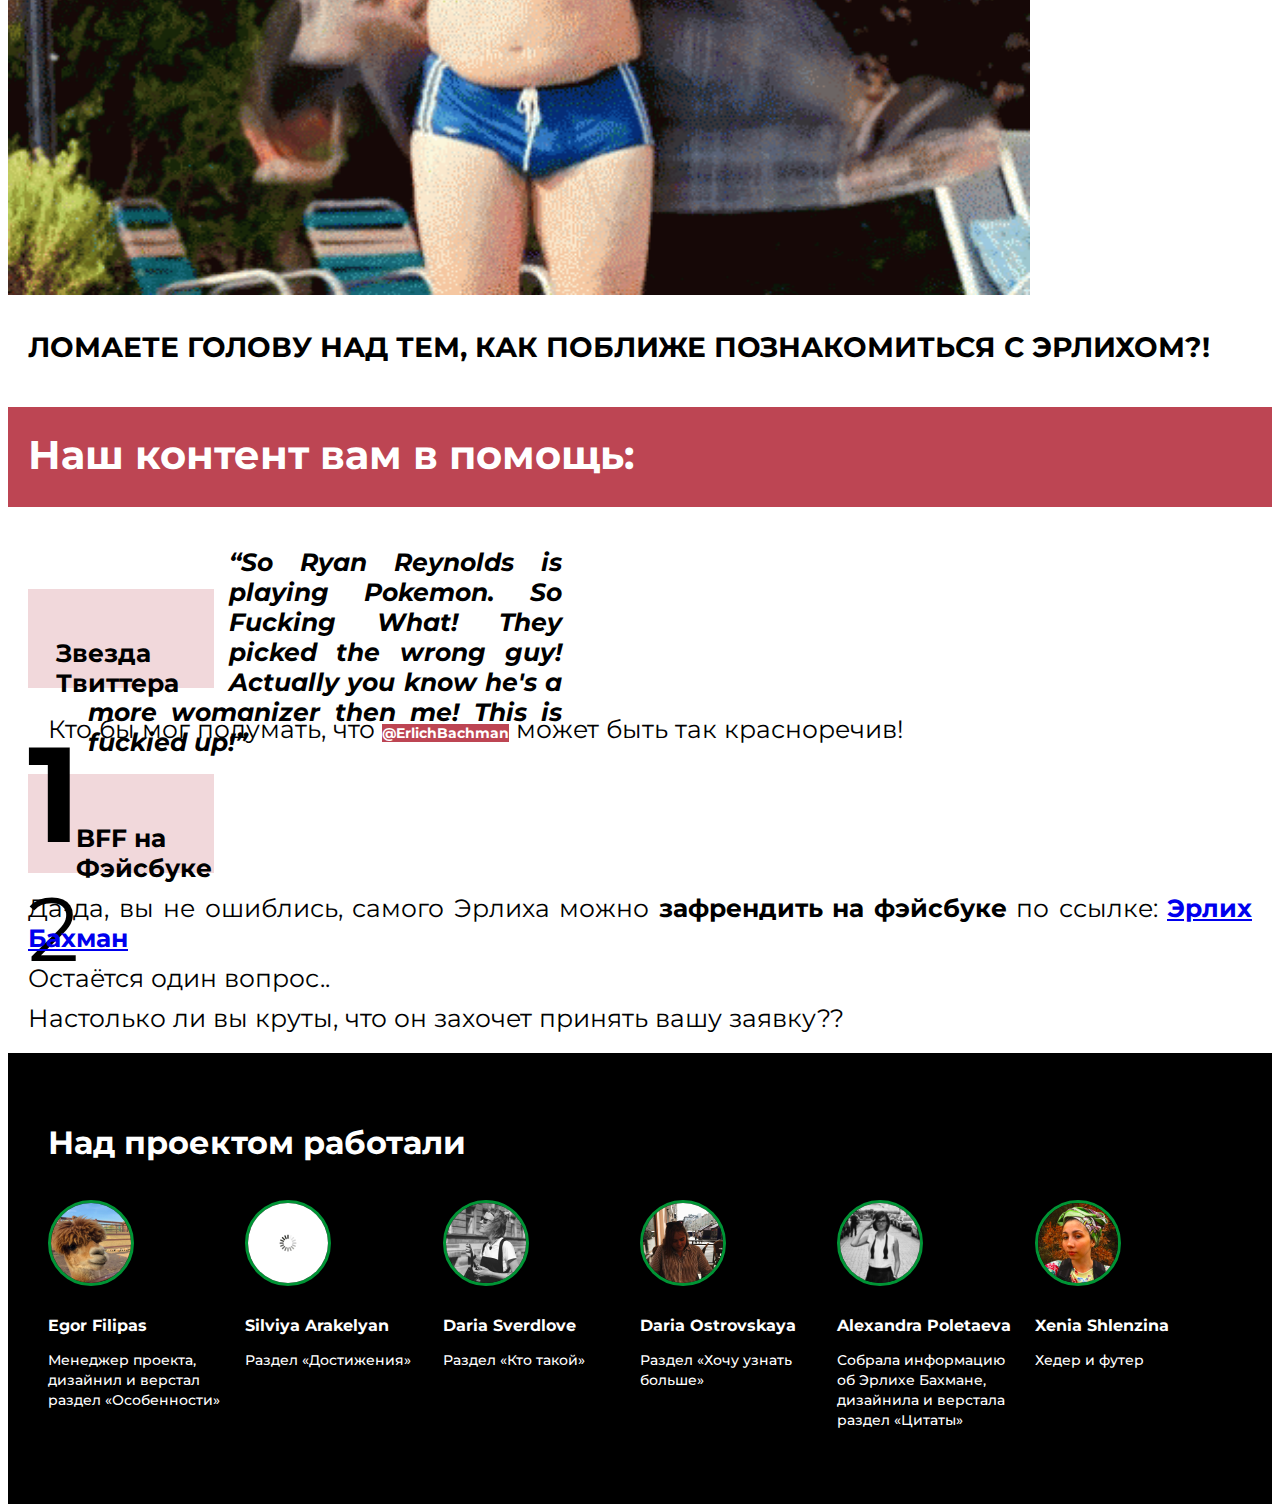
==== commit 6696eca5: "quotes_upd" ====
--- a/index.html
+++ b/index.html
@@ -3,7 +3,7 @@
 <head>
   <meta charset="utf-8">
   <meta name="viewport" content="width=device-width">
-  <title>Эрлих Бахман</title>
+  <title>Эрлих Бахман 1</title>
   <link rel="stylesheet" href="styles/layout.css">
 </head>
 <body>
@@ -50,52 +50,36 @@
 
     </section>
 
-    <section id="distinction" class="distinction">
-      <h2 class="h2-distinction">
+    <section id="distinction">
+        <h2 class="h2-distinction">
         ОСОБЕН<br>
         НОСТИ
       </h2>
+      <div class="distinction">
       <p>Чудаковатый травокур остап бендер из силиконовой долины. Вспыльчив и эмоционален. Согласно легенде: нравится девушкам. Ужасный и нормальный друг одновременно. Авантюрист. Специалист по нестандартным способам придумывания нейминга. Кстати, про способы создания нейминга.</p>
       <P>Как все знаю, в долине принято употреблять ЛСД для того, чтобы найти вдохновения для придумывание чего угодно. Так, Эрлих придумал название Авиато. А еще именно он выявил главный принцип хорошего названия компании: «название должно быть первобытным, таким чтобы его хотелось кричать во время секса».</p>
-      <img class="draw-erlich320" src="img/draw-erlich320.png">
+      <img src="img/erlichdraw.png">
       <p>У Эрлиха особый подход к работе. Главный прницип — на работе не работать, а отдыхать. Именно поэтому для в порядке вещей посреди проекта покурить травы и  дальше заниматься проектом. Возможно, именно поэтому он успевает вести много проектов одновременно и при этом не устает.</p>
-      <img class="erlichfriend320" src="img/erlichfriend320.png">
+      <img  src="img/image 3.2.png">
+      </div>
     </section>
 
-    <section id="works" class="works">
-      <h2>
+    <section id="works">
+      <h2 class="h2-works">
         ДОСТИ<br>
         ЖЕНИЯ
       </h2>
+      <div class="works">
       <p>Создал приложение для поиска авиабилетов Aviato. Это его единственная  успешная самостоятельная работа.</p>
-      <img class="aviato" src="img/aviato.png">
+      <img src="img/aviato.png">
       <p>Причастен также к стартапу Pied Piper так как по условиям созданного им инкубатора, 10% от созданных в нём стартапов, принадлежит Эрлиху.</p>
-      <p>Причастен также к стартапу Pied Piper так как по условиям созданного им инкубатора, 10% от созданных в нём стартапов, принадлежит Эрлиху.</p>
-      <img class="tenor" src="img/tenor.gif">
+      <p>После того как стартап взлетел, Эрлих продал долю своих акций и стал триллионером галалктики. Вырученные деньги он потратил на создание межгаллактической фермы альпак и лам.</p>
+      <img src="img/unicorn.jpg">
+      </div>
     </section>
 
     <section id="quotes" class="quotes">
-      <div class="quotesHeader">
-        <div class="imagesHeader">
-          <img class="imageSize" src="image.png">
-          <img class="imageSize" src="image.png">
-          <img class="imageSize" src="image.png">
-          <img class="imageSize" src="image.png">
-          <img class="imageSize" src="image.png">
-          <img class="imageSize" src="image.png">
-          <img class="imageSize" src="image.png">
-          <img class="imageSize" src="image.png">
-        </div>
-        <div class="imagesHeader">
-          <img class="imageSize" src="image.png">
-          <img class="imageSize" src="image.png">
-          <img class="imageSize" src="image.png">
-          <img class="imageSize" src="image.png">
-          <img class="imageSize" src="image.png">
-          <img class="imageSize" src="image.png">
-          <img class="imageSize" src="image.png">
-          <img class="imageSize" src="image.png">
-        </div>
+      <div class="imagesHeader">
         <h1>КУОТЕС</h1>
       </div>
       <div class="firstBox">
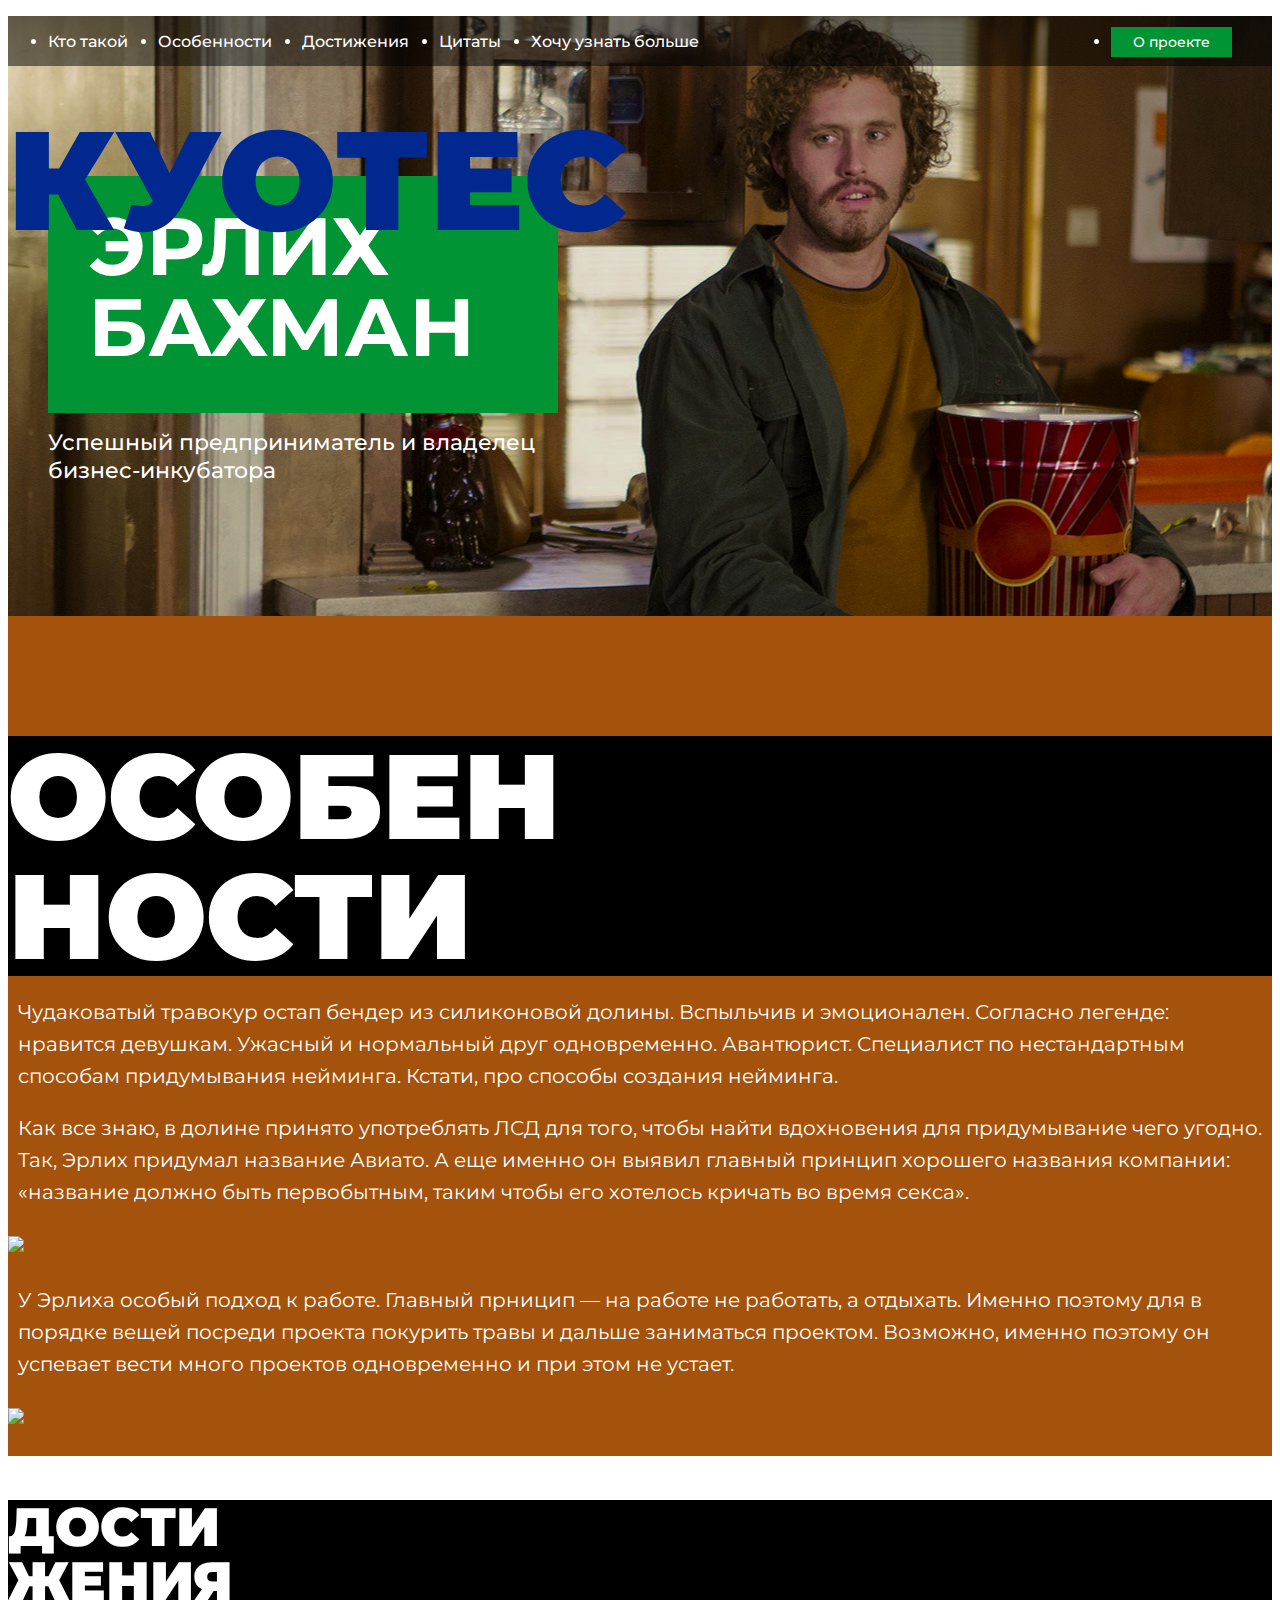
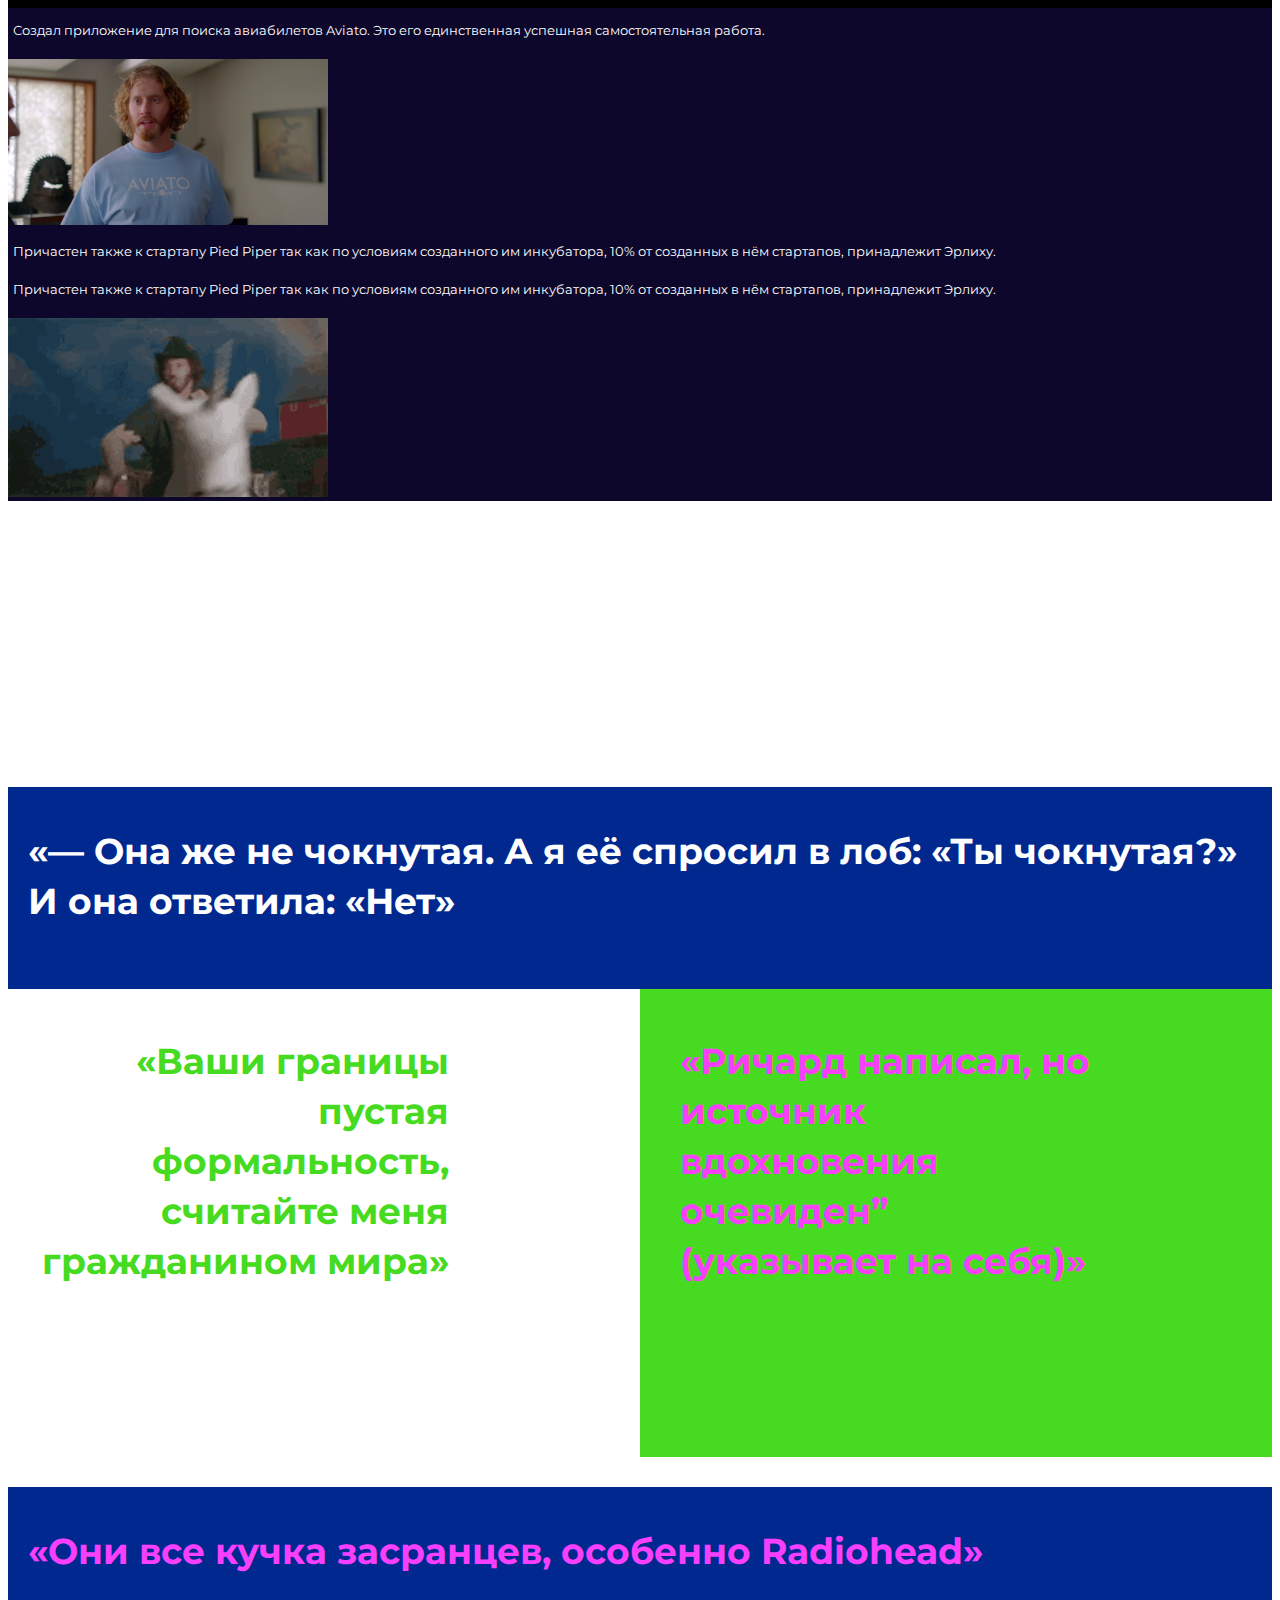
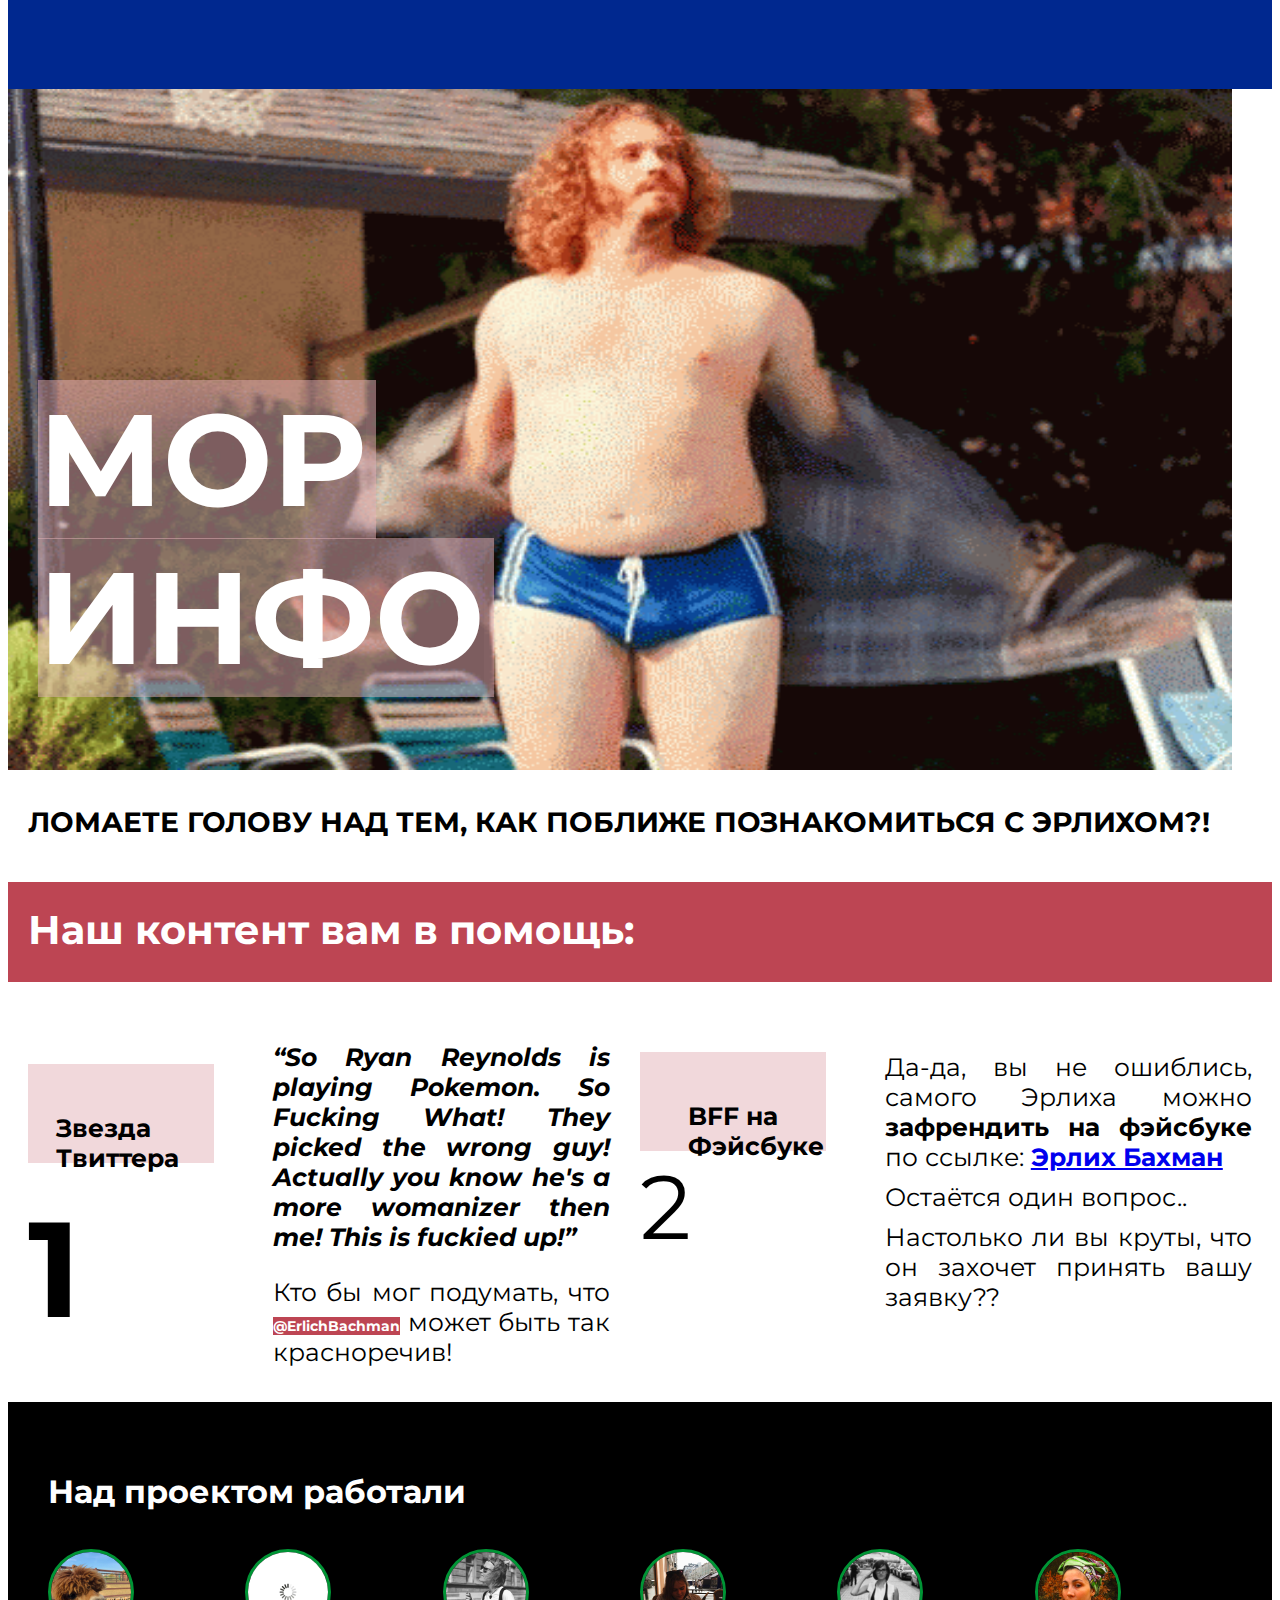
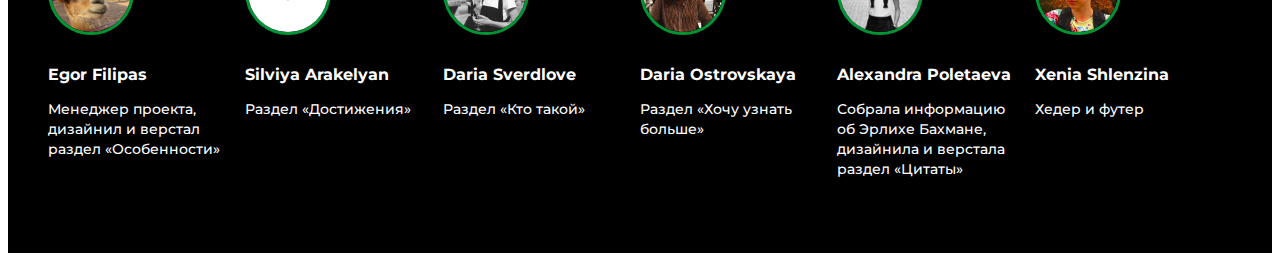
==== commit af937cc9: "final styles more info" ====
--- a/index.html
+++ b/index.html
@@ -50,36 +50,36 @@
 
     </section>
 
-    <section id="distinction">
-        <h2 class="h2-distinction">
+    <section id="distinction" class="distinction">
+      <h2>
         ОСОБЕН<br>
         НОСТИ
       </h2>
-      <div class="distinction">
       <p>Чудаковатый травокур остап бендер из силиконовой долины. Вспыльчив и эмоционален. Согласно легенде: нравится девушкам. Ужасный и нормальный друг одновременно. Авантюрист. Специалист по нестандартным способам придумывания нейминга. Кстати, про способы создания нейминга.</p>
       <P>Как все знаю, в долине принято употреблять ЛСД для того, чтобы найти вдохновения для придумывание чего угодно. Так, Эрлих придумал название Авиато. А еще именно он выявил главный принцип хорошего названия компании: «название должно быть первобытным, таким чтобы его хотелось кричать во время секса».</p>
-      <img src="img/erlichdraw.png">
+      <img class="draw-erlich320" src="img/draw-erlich320.png">
       <p>У Эрлиха особый подход к работе. Главный прницип — на работе не работать, а отдыхать. Именно поэтому для в порядке вещей посреди проекта покурить травы и  дальше заниматься проектом. Возможно, именно поэтому он успевает вести много проектов одновременно и при этом не устает.</p>
-      <img  src="img/image 3.2.png">
-      </div>
+      <img class="erlichfriend320" src="img/erlichfriend320.png">
     </section>
 
-    <section id="works">
-      <h2 class="h2-works">
+    <section id="works" class="works">
+      <h2>
         ДОСТИ<br>
         ЖЕНИЯ
       </h2>
-      <div class="works">
       <p>Создал приложение для поиска авиабилетов Aviato. Это его единственная  успешная самостоятельная работа.</p>
-      <img src="img/aviato.png">
+      <img class="aviato" src="img/aviato.png">
       <p>Причастен также к стартапу Pied Piper так как по условиям созданного им инкубатора, 10% от созданных в нём стартапов, принадлежит Эрлиху.</p>
-      <p>После того как стартап взлетел, Эрлих продал долю своих акций и стал триллионером галалктики. Вырученные деньги он потратил на создание межгаллактической фермы альпак и лам.</p>
-      <img src="img/unicorn.jpg">
-      </div>
+      <p>Причастен также к стартапу Pied Piper так как по условиям созданного им инкубатора, 10% от созданных в нём стартапов, принадлежит Эрлиху.</p>
+      <img class="tenor" src="img/tenor.gif">
+
+
+
     </section>
-
     <section id="quotes" class="quotes">
-      <div class="imagesHeader">
+      <div class="quotesHeader">
+        <div class="imagesHeader">
+        </div>
         <h1>КУОТЕС</h1>
       </div>
       <div class="firstBox">
@@ -106,28 +106,34 @@
       <div class="redboxmi">
         <p>Наш контент вам в помощь:</p>
       </div>
-      <div class="redrectmi1">
-        <h2>1</h2>
-      </div>
-      <div class="redrectmi2">
-        <p>Звезда <br>Твиттера</p>
-      </div>
-      <div class="quotesmi">
-        <div class="quotesmi1">
-          <p>“So Ryan Reynolds is playing Pokemon. So Fucking What! They picked the wrong guy! Actually you know he's a more womanizer then me! This is fuckied up!”</p>
+      <div class="contentmi">
+        <div class="redrectmi0">
+          <div class="redrectmi1">
+            <h2>1</h2>
+          </div>
+          <div class="redrectmi2">
+            <p>Звезда <br>Твиттера</p>
+          </div>
         </div>
-        <p>Кто бы мог подумать, что <span class="inlinePaddingMoreInfo">@ErlichBachman</span> может быть так красноречив!</p>
-      </div>
-      <div class="redrectmi3">
-        <p>2</p>
-      </div>
-      <div class="redrectmi4">
-        <p>BFF на <br>Фэйсбуке</p>
-      </div>
-      <div class="moreinfofin">
-        <p>Да-да, вы не ошиблись, самого Эрлиха можно <strong>зафрендить на фэйсбуке</strong> по ссылке: <a href="https://www.facebook.com/Erlich-Bachman-944896038864954"/><strong>Эрлих Бахман</strong></a></p>
-        <p>Остаётся один вопрос..</p>
-        <p>Настолько ли вы круты, что он захочет принять вашу заявку??</p>
+        <div class="miblock0">
+          <div class="miblock1">
+            <p>“So Ryan Reynolds is playing Pokemon. So Fucking What! They picked the wrong guy! Actually you know he's a more womanizer then me! This is fuckied up!”</p>
+          </div>
+          <p>Кто бы мог подумать, что <span class="inlinePaddingMoreInfo">@ErlichBachman</span> может быть так красноречив!</p>
+        </div>
+        <div class="redrectmi3">
+          <div class="redrectmi4">
+            <p>2</p>
+          </div>
+          <div class="redrectmi5">
+            <p>BFF на <br>Фэйсбуке</p>
+          </div>
+        </div>
+        <div class="miblock2">
+          <p>Да-да, вы не ошиблись, самого Эрлиха можно <strong>зафрендить на фэйсбуке</strong> по ссылке: <a href="https://www.facebook.com/Erlich-Bachman-944896038864954"/><strong>Эрлих Бахман</strong></a></p>
+          <p>Остаётся один вопрос..</p>
+          <p>Настолько ли вы круты, что он захочет принять вашу заявку??</p>
+        </div>
       </div>
     </section>
   </main>
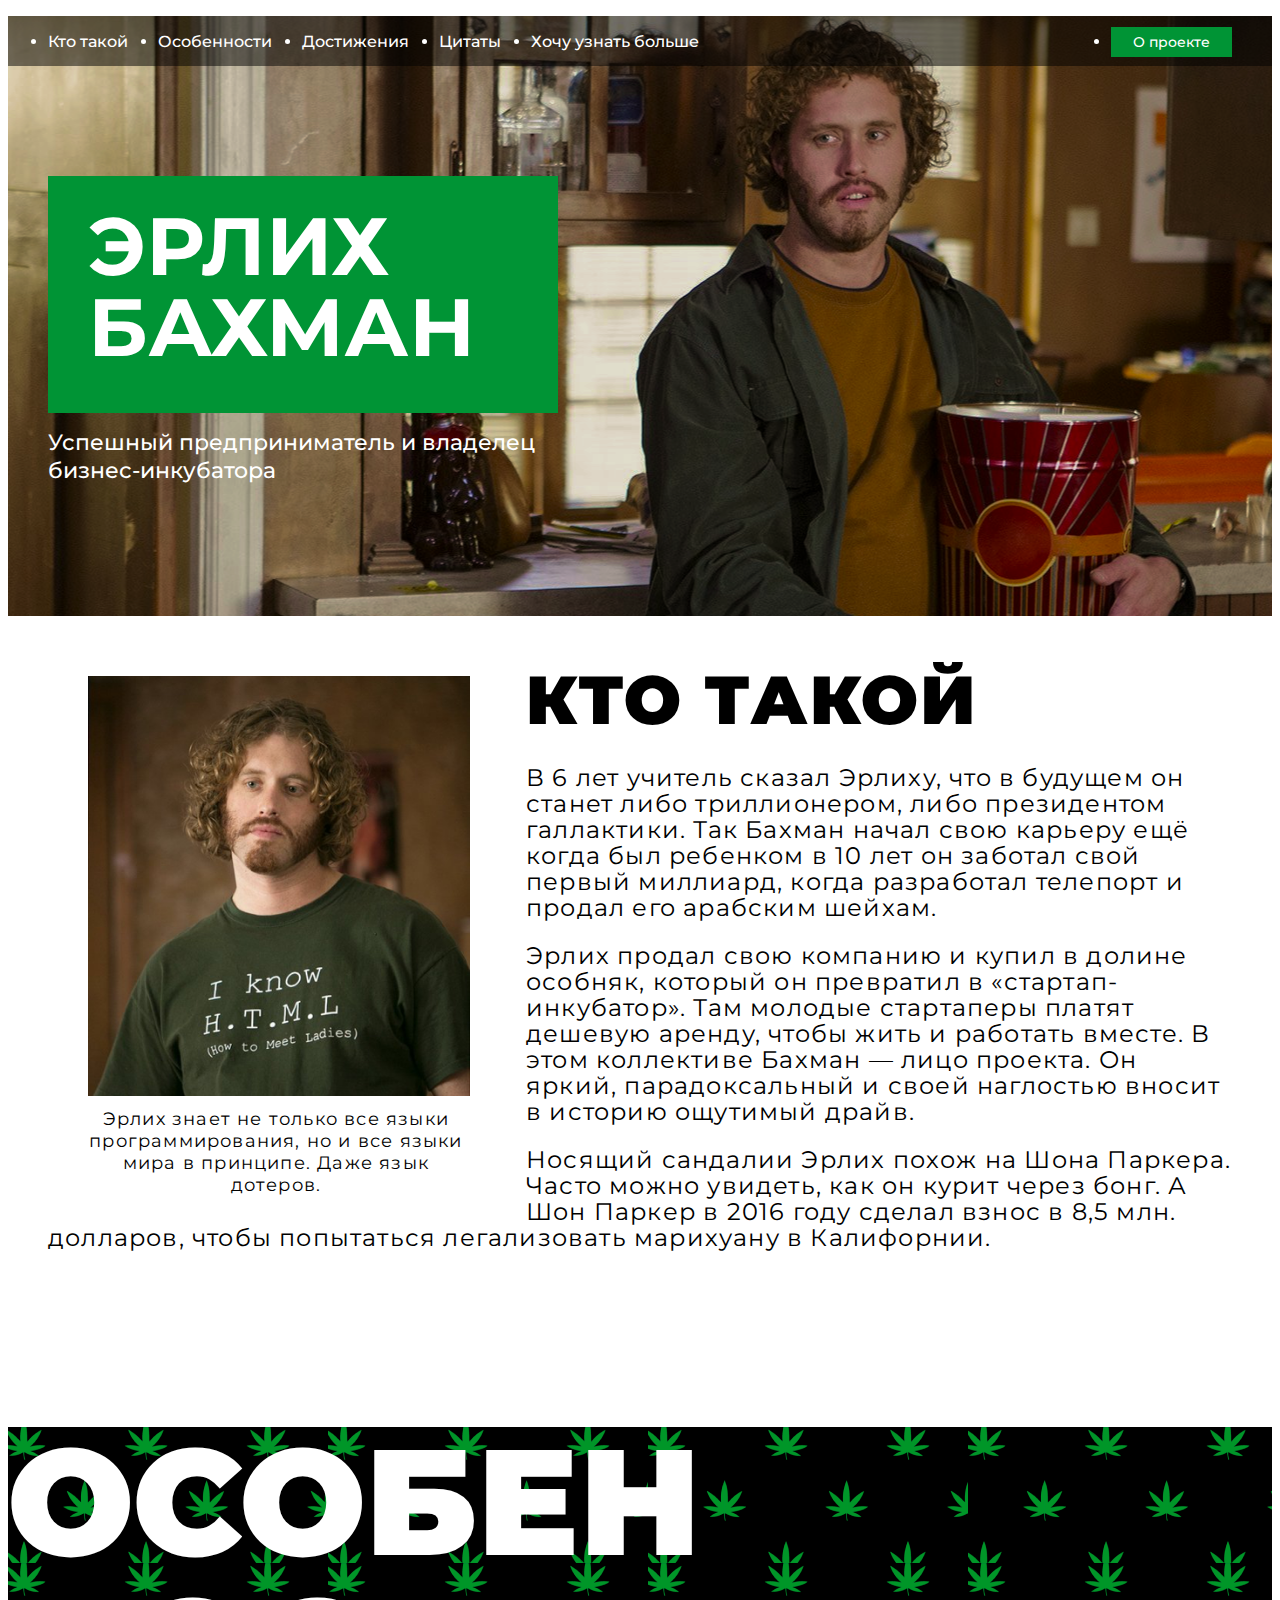
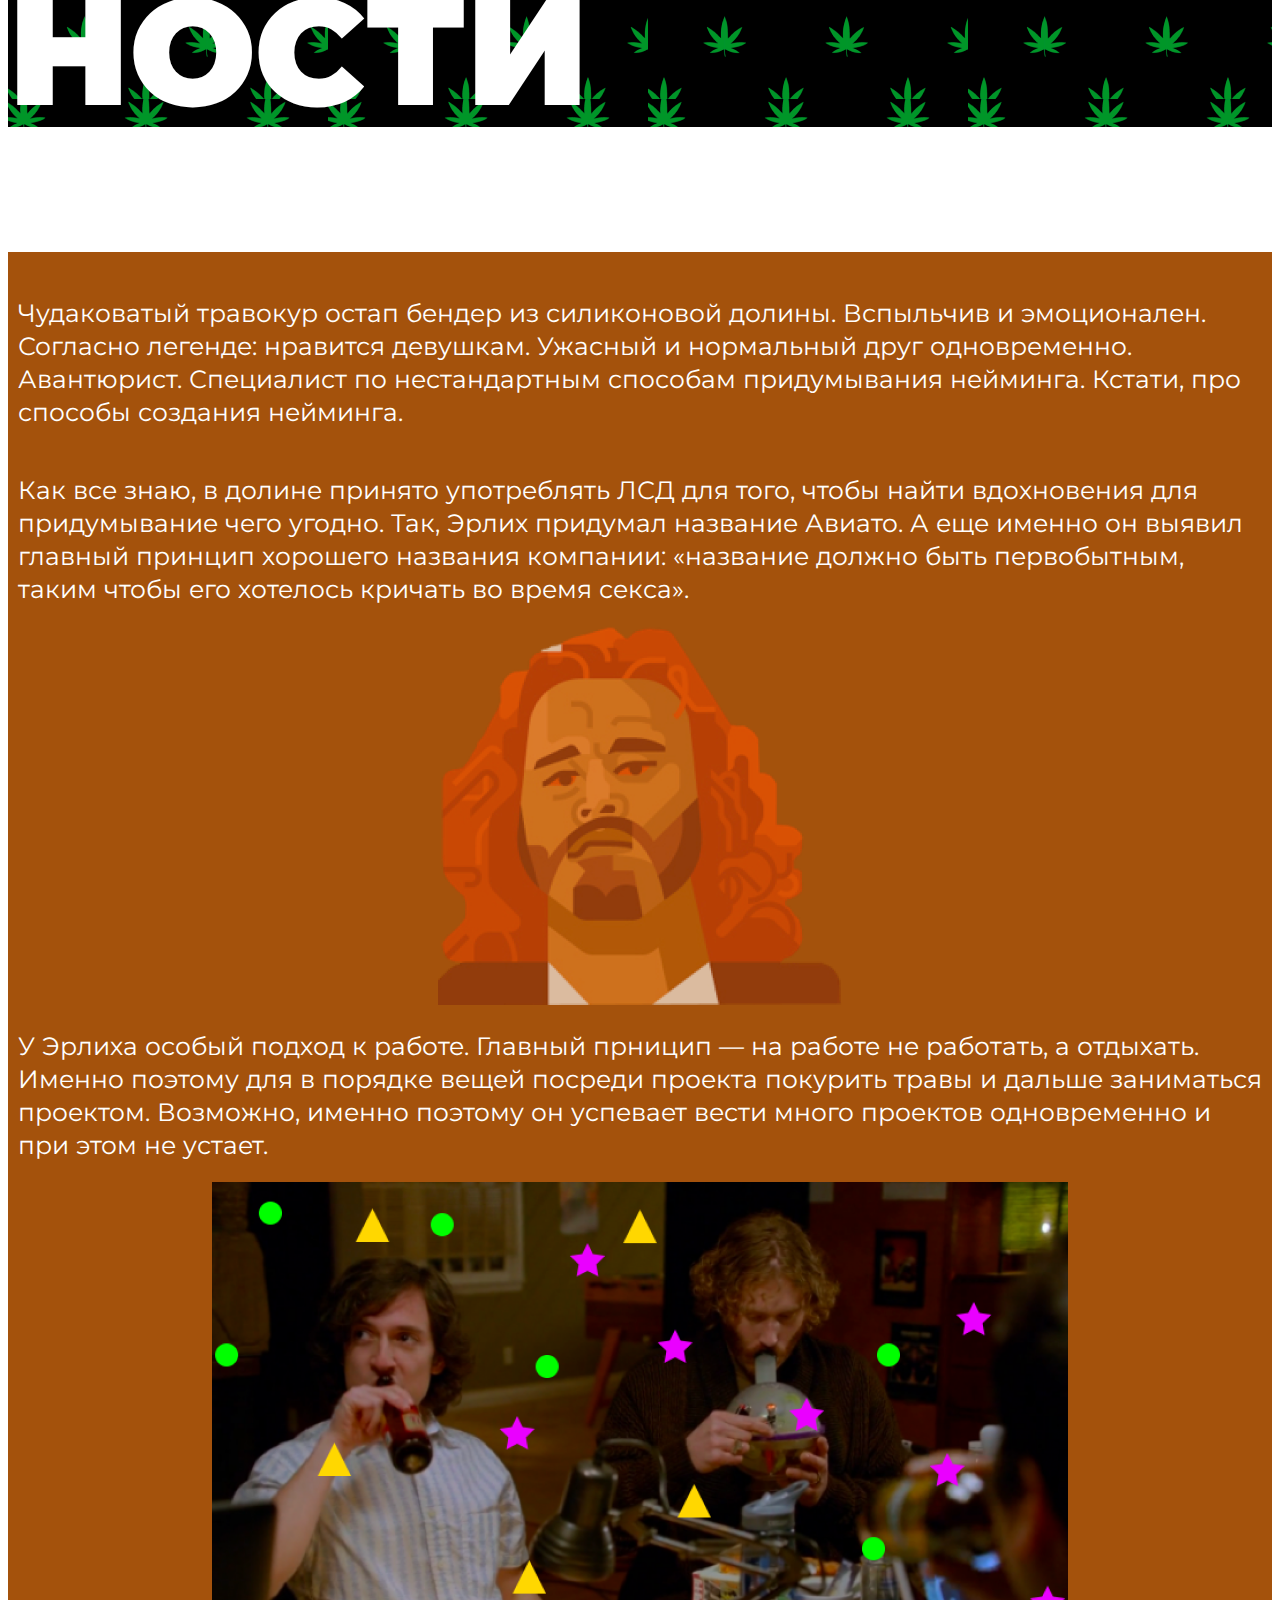
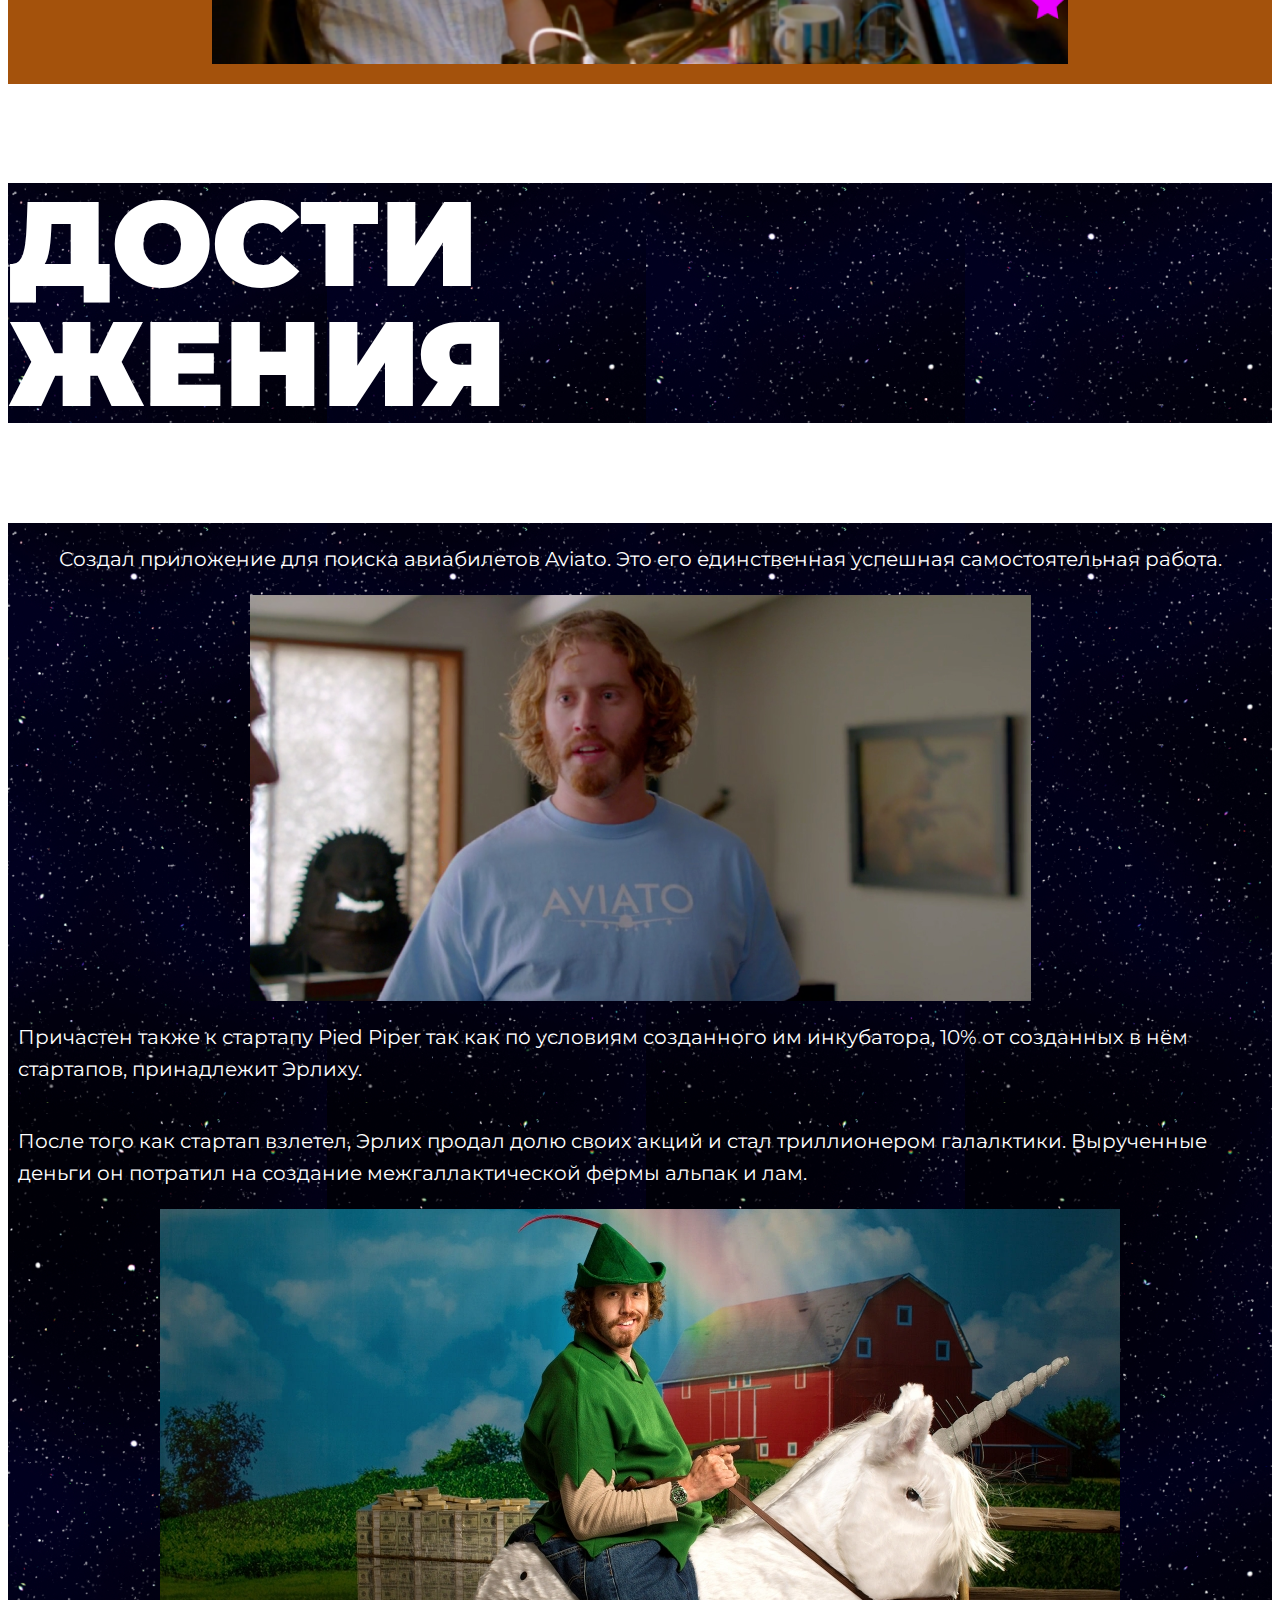
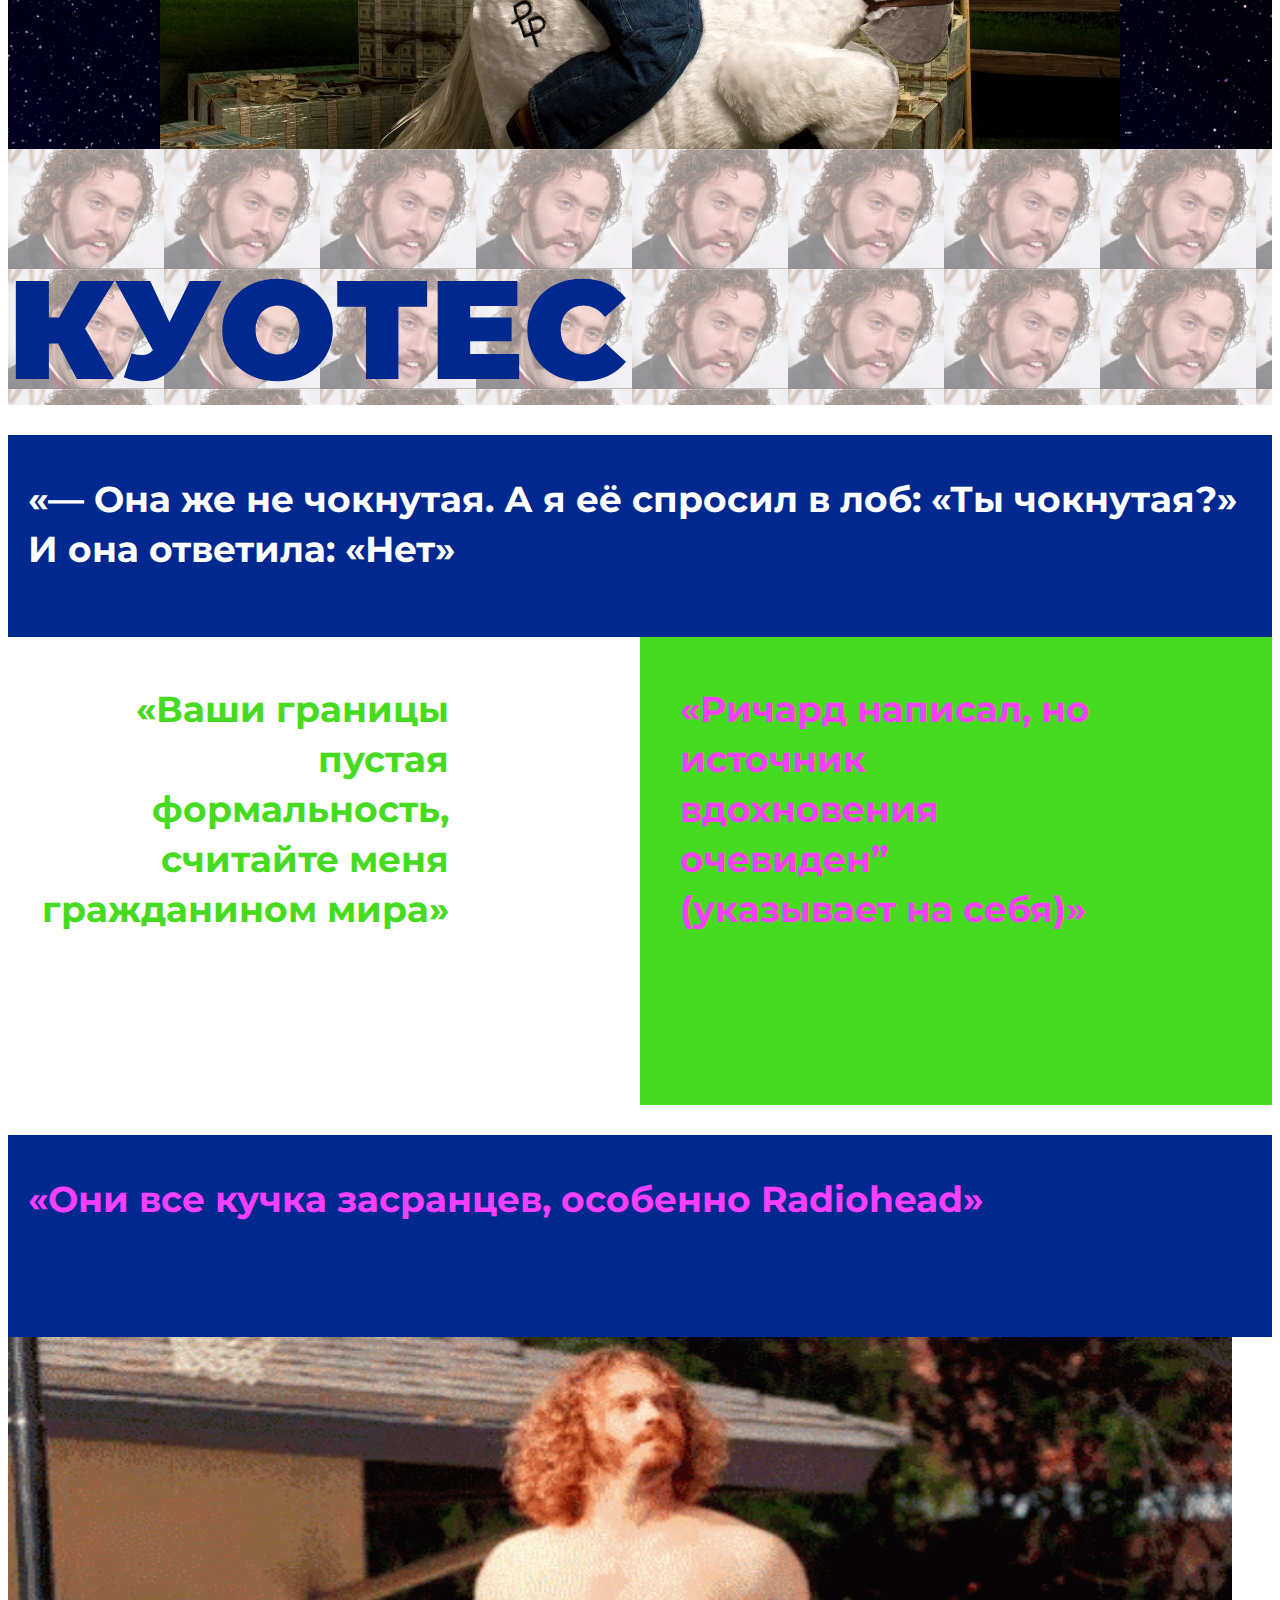
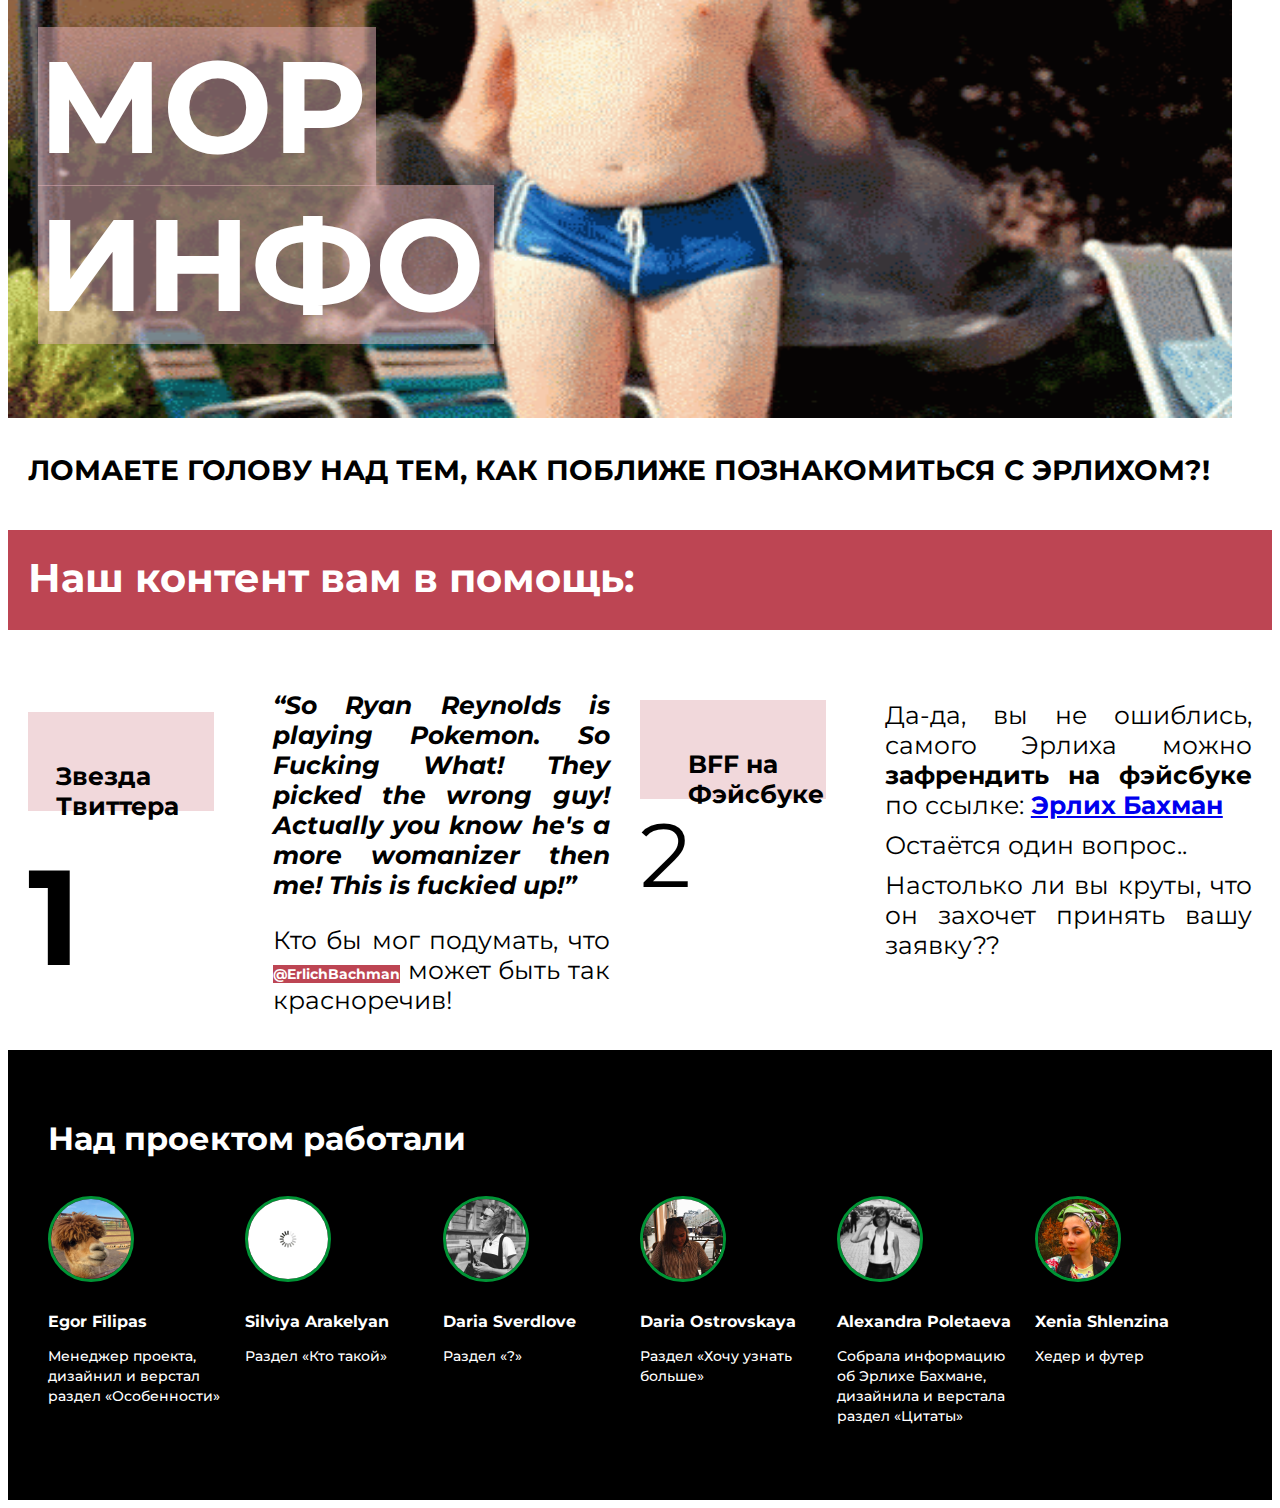
==== commit bb8e8196: "Merge 0b342402be3053ef018991c3b8aafdbb572baccb into bb6ce2eac620cb74cba241426bf6a0a1f0be0e3e" ====
--- a/index.html
+++ b/index.html
@@ -3,7 +3,7 @@
 <head>
   <meta charset="utf-8">
   <meta name="viewport" content="width=device-width">
-  <title>Эрлих Бахман 1</title>
+  <title>Эрлих Бахман</title>
   <link rel="stylesheet" href="styles/layout.css">
 </head>
 <body>
@@ -47,39 +47,48 @@
 
 
     <section id="about" class="about">
-
+    <div class="img-block">
+    <img class="img_about" src="img/438x482_about.png">
+    <div class="img-caption">Эрлих знает не только все языки программирования, но и все языки мира в принципе. Даже язык дотеров.</div>
+    </div>
+    <div class="text-block">
+      <h2>Кто такой</h2>
+      <p>В 6 лет учитель сказал Эрлиху, что в будущем он станет либо триллионером, либо президентом галлактики. Так Бахман начал свою карьеру ещё когда был ребенком в 10 лет он заботал свой первый миллиард, когда разработал телепорт и продал его арабским шейхам.</p>
+      <p>Эрлих продал свою компанию и купил в долине особняк, который он превратил в «стартап-инкубатор». Там молодые стартаперы платят дешевую аренду, чтобы жить и работать вместе. В этом коллективе Бахман — лицо проекта. Он яркий, парадоксальный и своей наглостью вносит в историю ощутимый драйв.</p>
+      <p>Носящий сандалии Эрлих похож на Шона Паркера. Часто можно увидеть, как он курит через бонг. А Шон Паркер в 2016 году сделал взнос в 8,5 млн. долларов, чтобы попытаться легализовать марихуану в Калифорнии.</p>
+    </div>
     </section>
 
-    <section id="distinction" class="distinction">
-      <h2>
+    <section id="distinction">
+        <h2 class="h2-distinction">
         ОСОБЕН<br>
         НОСТИ
       </h2>
+      <div class="distinction">
       <p>Чудаковатый травокур остап бендер из силиконовой долины. Вспыльчив и эмоционален. Согласно легенде: нравится девушкам. Ужасный и нормальный друг одновременно. Авантюрист. Специалист по нестандартным способам придумывания нейминга. Кстати, про способы создания нейминга.</p>
       <P>Как все знаю, в долине принято употреблять ЛСД для того, чтобы найти вдохновения для придумывание чего угодно. Так, Эрлих придумал название Авиато. А еще именно он выявил главный принцип хорошего названия компании: «название должно быть первобытным, таким чтобы его хотелось кричать во время секса».</p>
-      <img class="draw-erlich320" src="img/draw-erlich320.png">
+      <img src="img/erlichdraw.png">
       <p>У Эрлиха особый подход к работе. Главный прницип — на работе не работать, а отдыхать. Именно поэтому для в порядке вещей посреди проекта покурить травы и  дальше заниматься проектом. Возможно, именно поэтому он успевает вести много проектов одновременно и при этом не устает.</p>
-      <img class="erlichfriend320" src="img/erlichfriend320.png">
+      <img  src="img/image 3.2.png">
+      </div>
     </section>
 
-    <section id="works" class="works">
-      <h2>
+    <section id="works">
+      <h2 class="h2-works">
         ДОСТИ<br>
         ЖЕНИЯ
       </h2>
+      <div class="works">
       <p>Создал приложение для поиска авиабилетов Aviato. Это его единственная  успешная самостоятельная работа.</p>
-      <img class="aviato" src="img/aviato.png">
+      <img src="img/aviato.png">
       <p>Причастен также к стартапу Pied Piper так как по условиям созданного им инкубатора, 10% от созданных в нём стартапов, принадлежит Эрлиху.</p>
-      <p>Причастен также к стартапу Pied Piper так как по условиям созданного им инкубатора, 10% от созданных в нём стартапов, принадлежит Эрлиху.</p>
-      <img class="tenor" src="img/tenor.gif">
+      <p>После того как стартап взлетел, Эрлих продал долю своих акций и стал триллионером галалктики. Вырученные деньги он потратил на создание межгаллактической фермы альпак и лам.</p>
+      <img src="img/unicorn.jpg">
+      </div>
+    </section>
 
-
-
-    </section>
     <section id="quotes" class="quotes">
-      <div class="quotesHeader">
-        <div class="imagesHeader">
-        </div>
+      <div class="imagesHeader">
         <h1>КУОТЕС</h1>
       </div>
       <div class="firstBox">
@@ -150,12 +159,12 @@
       <div class="member-2">
         <img src="img/member-2.png" alt="Silviya Arakelyan">
         <h3>Silviya Arakelyan</h3>
-        <p>Раздел «Достижения»</p>
+        <p>Раздел «Кто такой»</p>
       </div>
       <div class="member-3">
         <img src="img/member-3.png" alt="Daria Sverdlove">
         <h3>Daria Sverdlove</h3>
-        <p>Раздел «Кто такой»</p>
+        <p>Раздел «?»</p>
       </div>
       <div class="member-4">
         <img src="img/member-4.png" alt="Daria Ostrovskaya">
--- a/styles/layout.css
+++ b/styles/layout.css
@@ -8,12 +8,13 @@
 @import "sections/more-info.css";
 @import "footer.css";
 @import "header.css";
+@import "about.css";
 
 * {
   box-sizing: border-box;
 
+  font-family: 'Montserrat', sans-serif;
+
   -webkit-font-smoothing: antialiased;
   -moz-osx-font-smoothing: grayscale;
-
-  font-family: 'Montserrat', sans-serif;
 }
